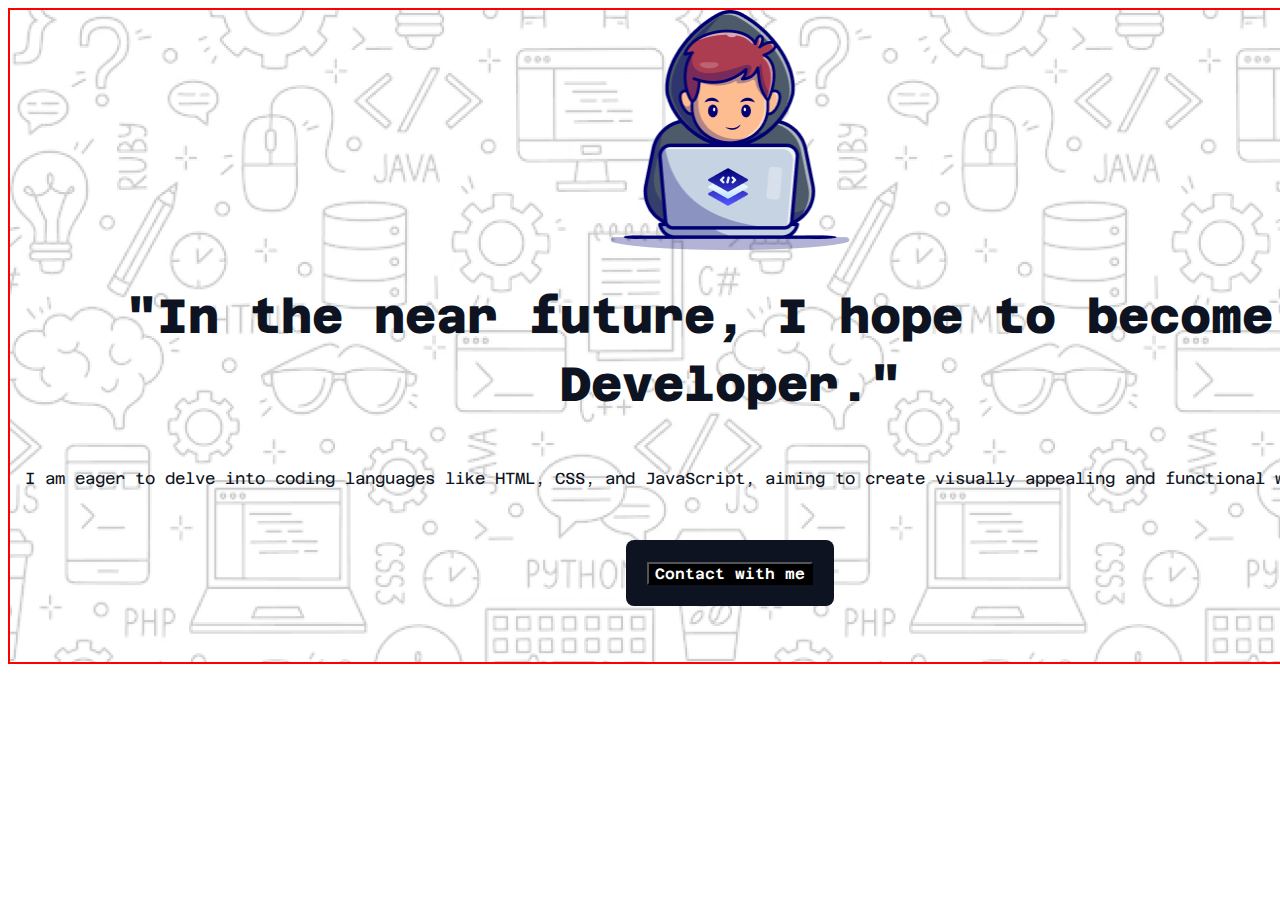
==== index.html @ 20305174 "added a banner section" ====
<!DOCTYPE html>
<html lang="en">
<head>
    <meta charset="UTF-8">
    <meta name="viewport" content="width=device-width, initial-scale=1.0">
    <link rel="preconnect" href="https://fonts.googleapis.com">
<link rel="preconnect" href="https://fonts.gstatic.com" crossorigin>
<link href="https://fonts.googleapis.com/css2?family=Azeret+Mono:ital,wght@0,100..900;1,100..900&display=swap" rel="stylesheet">
    <link rel="stylesheet" href="style/style.css">
    <title>Assignment-1</title>
</head>
<body>
    <!-- banner section  start -->
    <header class="header">
        <section class="banner-section">
            <div class="banner-items">
                <img src="assets/Group.png" alt="reading image">
                <h1>"In the near future, I hope to become a Developer."</h1>
                <p>I am eager to delve into coding languages like HTML, CSS, and JavaScript, aiming to create visually appealing and functional web experiences.

                </p>
                <div class="primary-btn">
                    <button class="primary-btn-text">Contact with me</button>
                </div>
            </div>

        </section>

    </header>
    <!-- banner section end -->


    <main>


    </main>

    <footer>


    </footer>
</body>
</html>
---- style/style.css ----
/* @import url('https://fonts.googleapis.com/css2?family=Azeret+Mono:ital,wght@0,100..900;1,100..900&display=swap'); */

.body{
    font-family: "Azeret Mono", monospace;
}

/* banner-section style */

.banner-section{
  width: 1440px;
height: 652px;
border: 2px solid red;
background-image: url(../assets/Hero-bg.png);
font-family: "Azeret Mono", monospace;

}
.banner-items{
    display: flex;
flex-direction: column;
align-items: center;
justify-content: center;
}
.banner-items img{
    width: 240.28px;
height: 240px;

}
.banner-items h1{
    color: rgb(13, 19, 33);
font-family: Azeret Mono;
font-size: 48px;
font-weight: 800;
line-height: 68px;
letter-spacing: 0%;
text-align: center;

}
.banner-items p{
    color: rgb(13, 19, 33);
font-family: Azeret Mono;
font-size: 16px;
font-weight: 400;
line-height: 26px;
letter-spacing: 0%;
text-align: center;

}
.banner-items div{
    width: 208px;
height: 66px;

}
.primary-btn{
    width: 208px;
height: 66px;
margin: 32px 0px;
border-radius: 8px;
background: rgb(13, 19, 33);
display: flex;
flex-direction: row;
justify-content: center;
align-items: center;

}
.primary-btn-text{
    color: rgb(255, 255, 255);
font-family: Azeret Mono;
font-size: 15px;
font-weight: 600;
background-color: black;
text-align: center;
}
/* banner-section done */
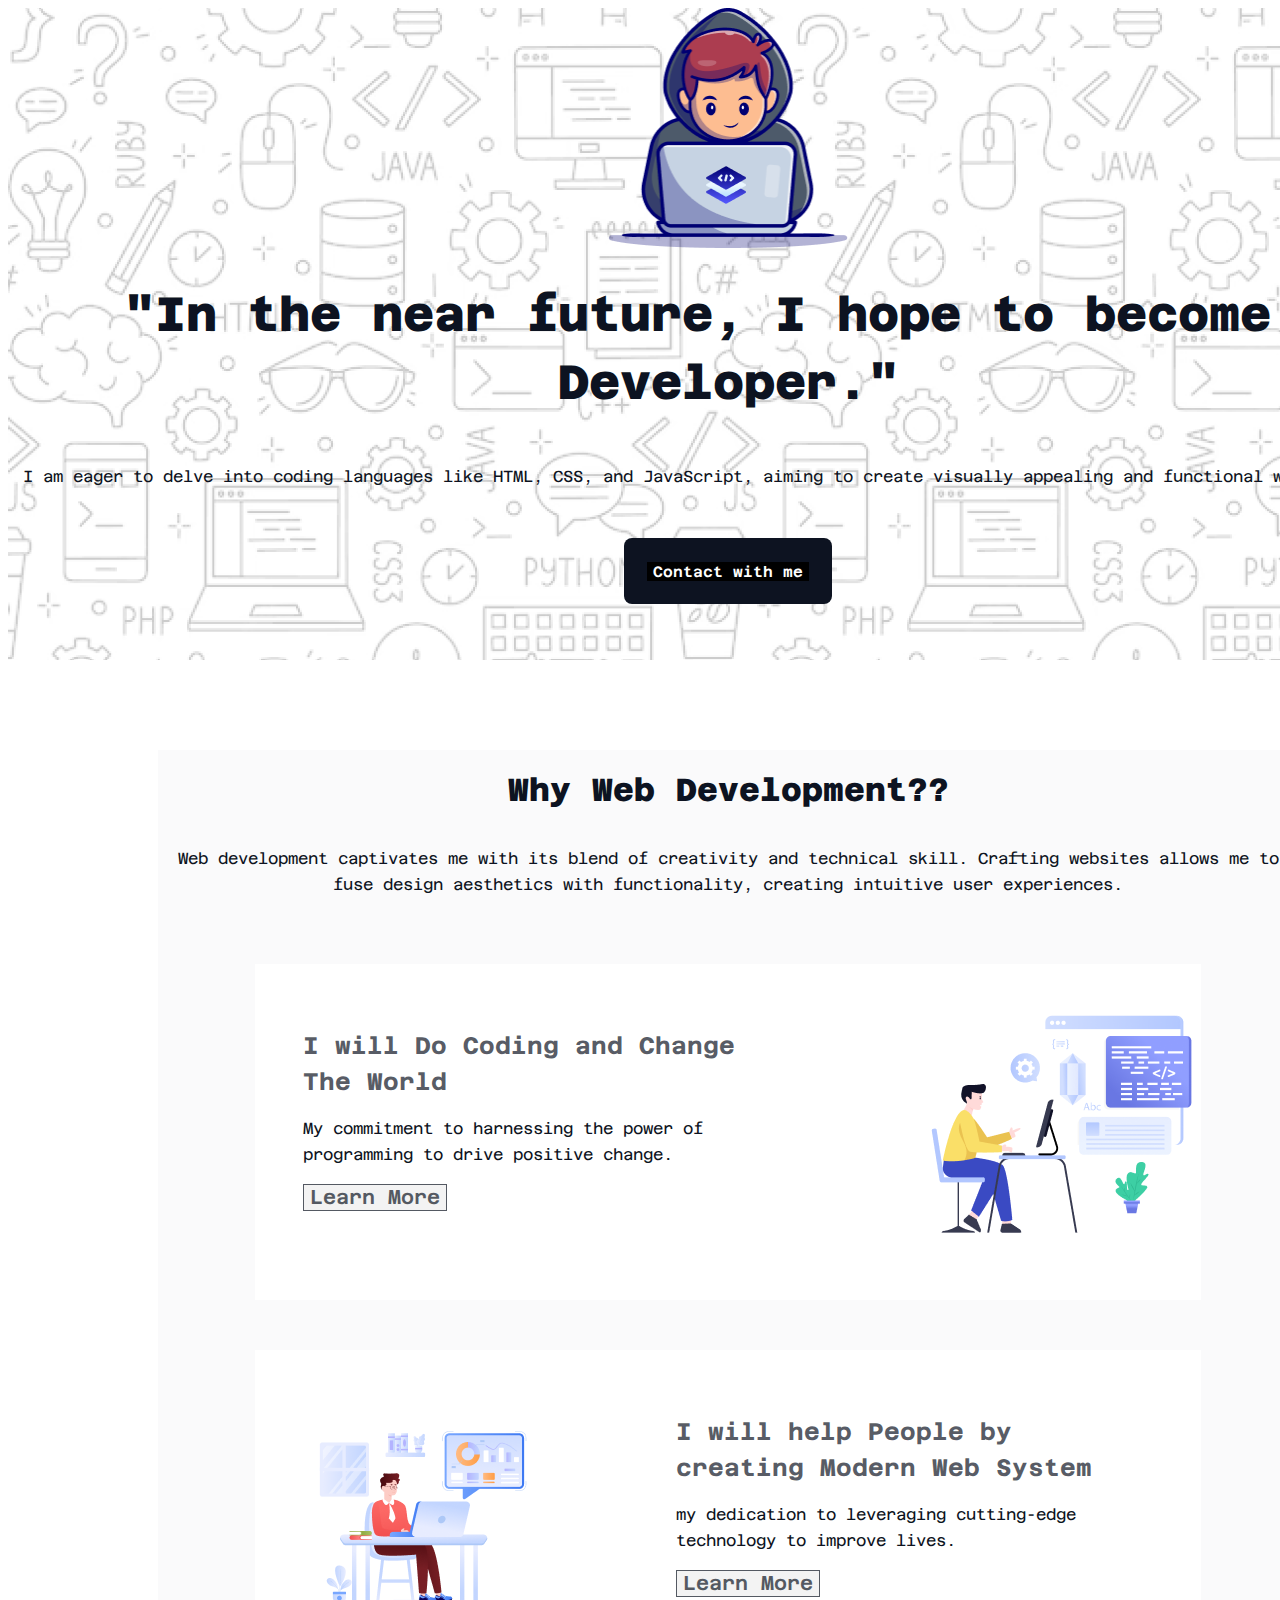
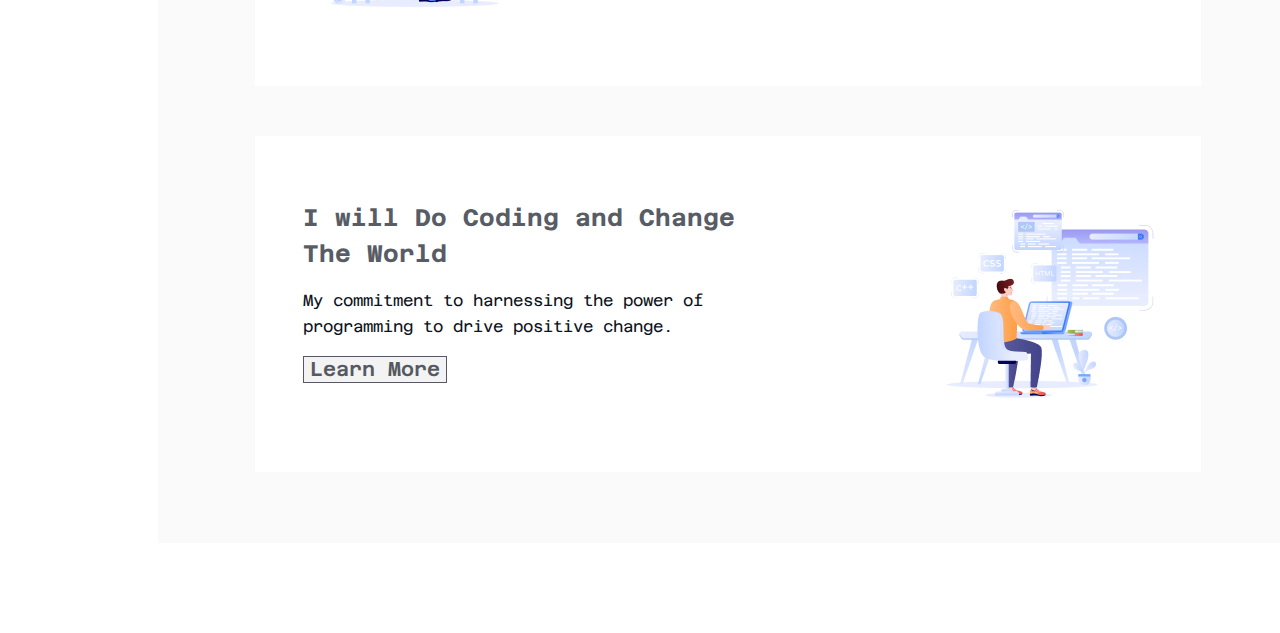
==== commit c6d5b277: "added a main first section" ====
--- a/index.html
+++ b/index.html
@@ -31,6 +31,60 @@
 
 
     <main>
+        <!-- first section start -->
+         <section class="first-section">
+            <h1>Why Web Development??</h1>
+            <p>Web development captivates me with its blend of creativity and technical skill. Crafting websites allows me to fuse design aesthetics with functionality, creating intuitive user experiences.</p>
+            <!-- 1st sector -->
+            <div class="first-section-1st-sector">
+                <div class="first-section-textsector">
+                    <h1>I will Do Coding and Change The World</h1>
+                    <p> My commitment to harnessing the power of programming to drive positive change.  </p>
+                    <button class="first-btn">Learn More</button>
+                </div>
+                <div class="first-section-imgsector">
+                    <img src="assets/Layer_1.png" alt="">
+                </div>
+
+            </div>
+            <!-- 1st sector end -->
+             <!-- 2nd sector  -->
+
+            <div class="first-section-2nd-sector">
+                <div class="first-section-imgsector">
+                    <img src="assets/Group 3.png" alt="">
+
+                </div>
+                <div class="first-section-textsector">
+                    <h1>I will help People by creating Modern Web System</h1>
+                    <p>my dedication to leveraging cutting-edge technology to improve lives. </p>
+                    <div><button class="first-btn">
+                        Learn More
+                    </button></div>
+
+                </div>
+
+            </div>
+            <!-- 2ns sector end -->
+             <!-- 3rd sector start -->
+             <div class="first-section-3r-sector">
+                <div class="first-section-textsector">
+                    <h1>I will Do Coding and Change The World</h1>
+                    <p>My commitment to harnessing the power of programming to drive positive change.</p>
+                    <button class="first-btn">Learn More</button>
+                </div>
+                <div class="first-section-imgsector">
+                    <img src="assets/Group 4.png" alt="">
+                </div>
+
+             </div>
+
+
+              <!-- 3r sector end -->
+            
+         </section>
+
+        <!-- first section end -->
 
 
     </main>
--- a/style/style.css
+++ b/style/style.css
@@ -9,7 +9,6 @@
 .banner-section{
   width: 1440px;
 height: 652px;
-border: 2px solid red;
 background-image: url(../assets/Hero-bg.png);
 font-family: "Azeret Mono", monospace;
 
@@ -69,8 +68,129 @@
 font-weight: 600;
 background-color: black;
 text-align: center;
+border: 0;
 }
 /* banner-section done */
 
+/* first section start */
+.first-section{
+    width: 1140px;
+height: 1393px;
+margin:90px 150px;
+display: flex;
+flex-direction: column;
+align-items: center;
+background: rgba(13, 19, 33, 0.02);
+}
+.first-section h1{color: rgb(13, 19, 33);
+    font-family: Azeret Mono;
+    font-size: 32px;
+    font-weight: 800;
+    line-height: 37px;
+    letter-spacing: 0%;
+    text-align: center;
+
+}
+.first-section p{
+    color: rgb(13, 19, 33);
+font-family: Azeret Mono;
+font-size: 16px;
+font-weight: 400;
+line-height: 26px;
+letter-spacing: 0%;
+text-align: center;
 
 
+}
+/* first sector */
+.first-section-1st-sector{
+    width: 850px;
+height: 240px;
+margin: o auto;
+margin-top: 50px;
+padding: 48px;
+background-color:white;
+display: flex;
+flex-direction: row;
+justify-content: space-between;
+
+}
+.first-section-textsector{
+    width: 477px;
+height: 219px;
+/* background-color: (270.00deg, rgb(255, 255, 255),rgba(255, 255, 255, 0) 100%); */
+
+;
+}
+.first-section-textsector h1{
+    
+    color: rgba(13, 19, 33, 0.7);
+font-family: Azeret Mono;
+font-size: 24px;
+font-weight: 700;
+line-height: 36px;
+letter-spacing: 0%;
+text-align: left;
+}
+.first-section-textsector p{
+    color: rgb(13, 19, 33);
+font-family: Azeret Mono;
+font-size: 16px;
+font-weight: 400;
+line-height: 26px;
+letter-spacing: 0%;
+text-align: left;
+
+}
+.first-section-textsector button{
+    box-sizing: border-box;
+border: 1px solid rgb(13, 19, 33);
+opacity: 0.7;
+
+}
+.first-btn{
+    color: rgb(13, 19, 33);
+font-family: Azeret Mono;
+font-size: 20px;
+font-weight: 600;
+line-height: 23px;
+letter-spacing: 0%;
+text-align: center;
+}
+.first-section-imgsector{
+    width: 223.2px;
+height: 208.85px;
+}
+/* first sector end */
+/* secound sector */
+.first-section-2nd-sector{
+    width: 850px;
+height: 240px;
+margin: o auto;
+margin-top: 50px;
+padding: 48px;
+background-color:white;
+display: flex;
+flex-direction: row;
+justify-content: space-between;
+
+}
+/* 3rd sector start */
+
+.first-section-3r-sector{
+    width: 850px;
+height: 240px;
+margin: o auto;
+margin-top: 50px;
+padding: 48px;
+background-color:white;
+display: flex;
+flex-direction: row;
+justify-content: space-between;
+
+}
+/* first section done  */
+
+
+
+
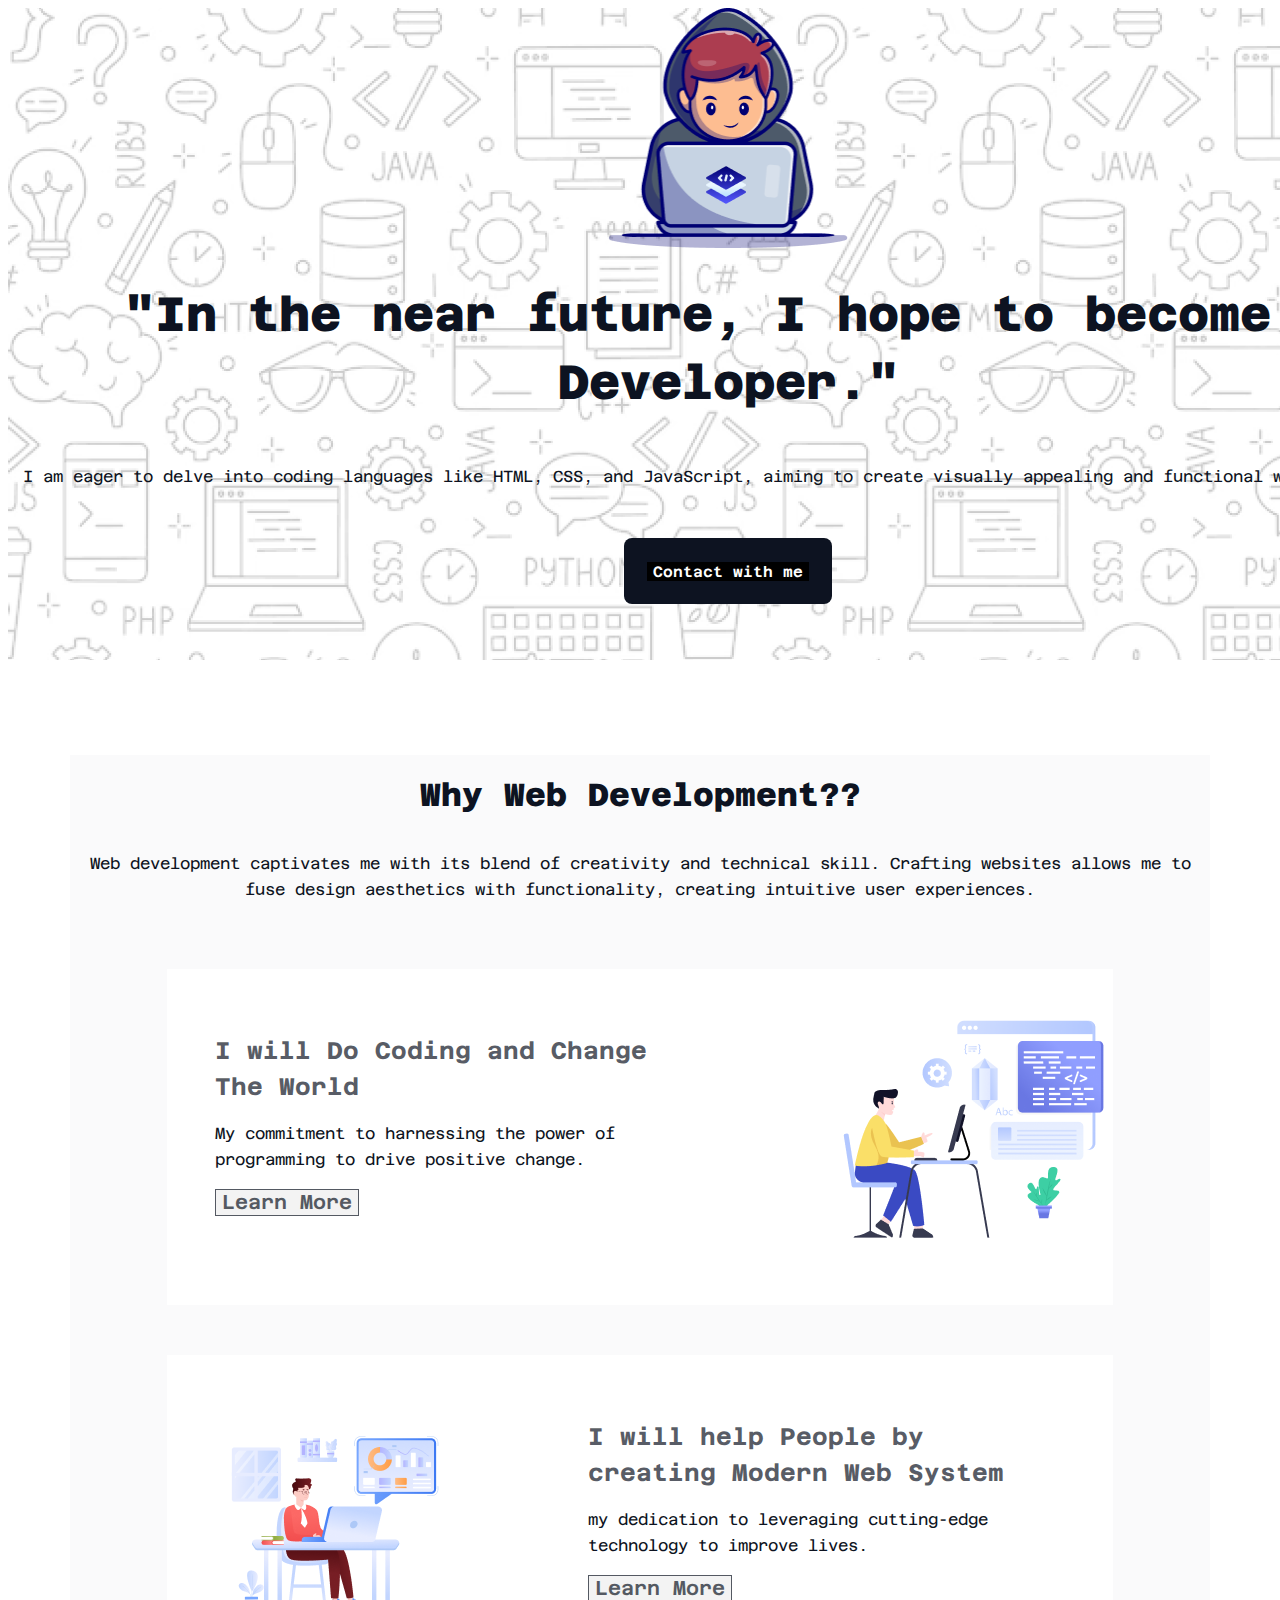
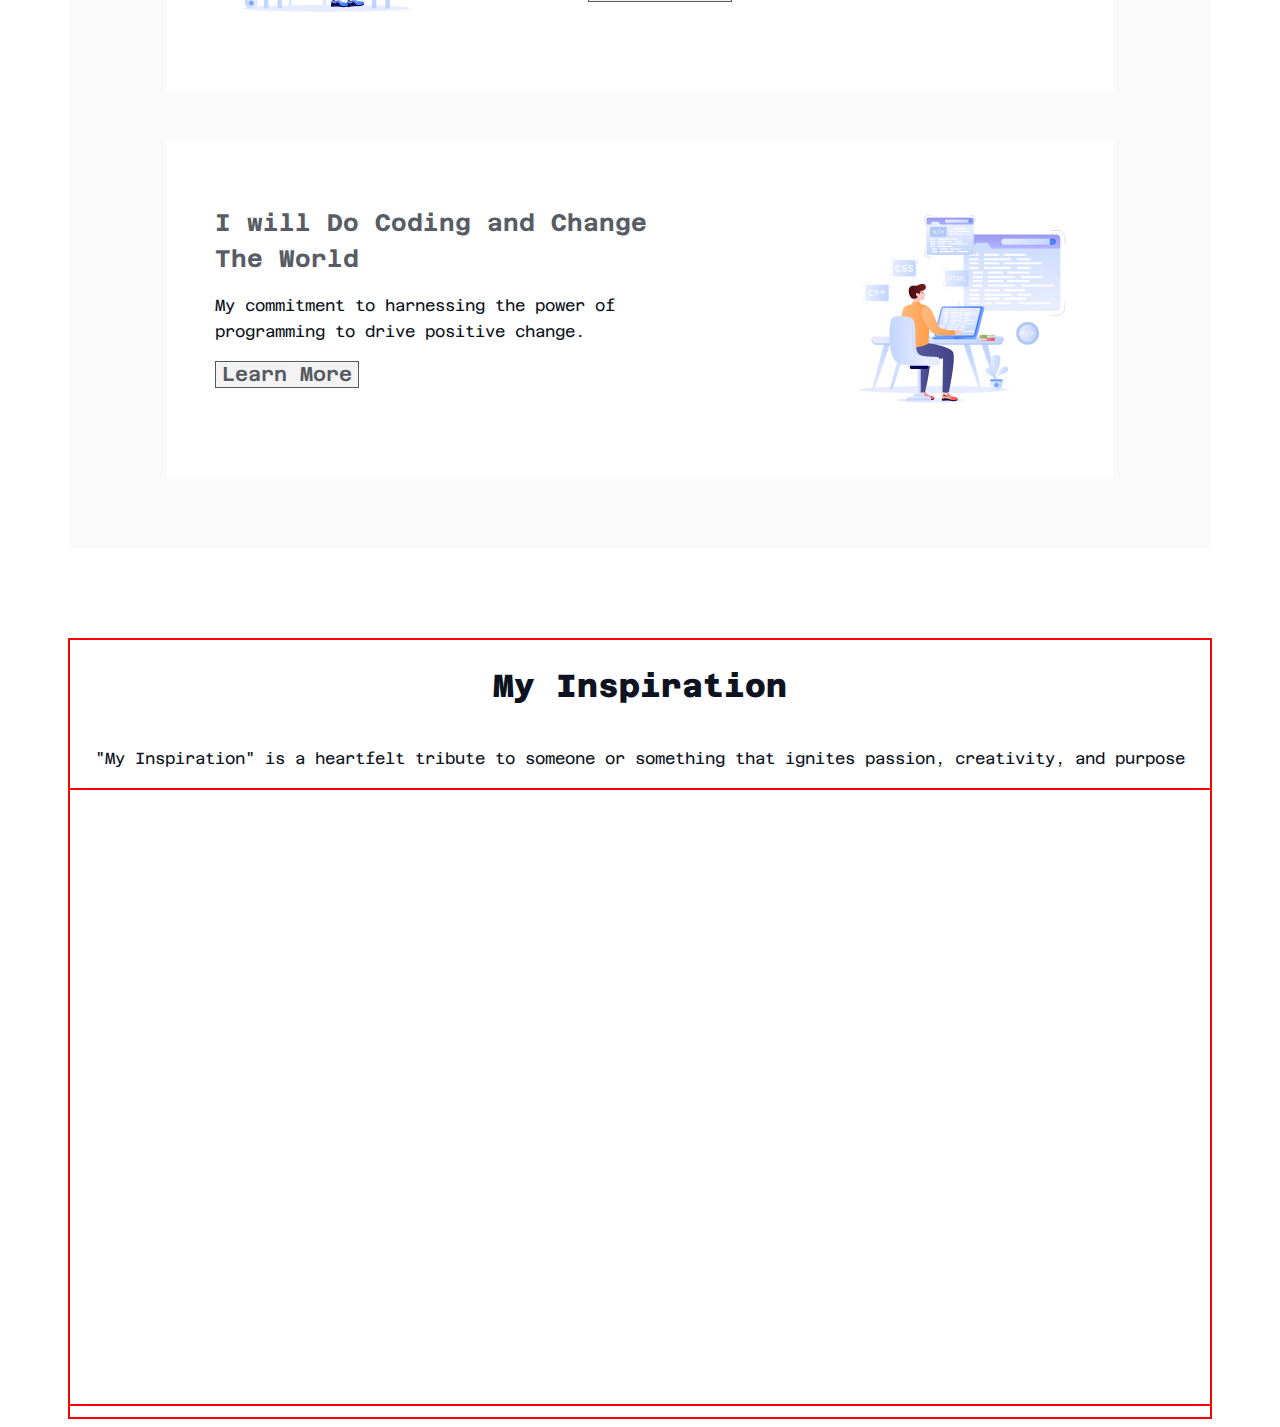
==== commit 79998dc4: "added video section" ====
--- a/index.html
+++ b/index.html
@@ -86,6 +86,21 @@
 
         <!-- first section end -->
 
+        <!-- video section start -->
+         <section class="secound-section">
+            <h2>My Inspiration</h2>
+            <p>"My Inspiration" is a heartfelt tribute to someone or something that ignites passion, creativity, and purpose</p>
+            
+                <iframe class="video" width="560" height="315" src="https://www.youtube.com/embed/DGHn2uOAVCE?si=PzmWMF7exSmJxMkD" title="YouTube video player" frameborder="0" allow="accelerometer; autoplay; clipboard-write; encrypted-media; gyroscope; picture-in-picture; web-share" referrerpolicy="strict-origin-when-cross-origin" allowfullscreen></iframe>
+            
+
+
+
+
+         </section>
+
+        <!-- video section end -->
+
 
     </main>
 
--- a/style/style.css
+++ b/style/style.css
@@ -11,6 +11,7 @@
 height: 652px;
 background-image: url(../assets/Hero-bg.png);
 font-family: "Azeret Mono", monospace;
+margin: 0 auto;
 
 }
 .banner-items{
@@ -81,6 +82,8 @@
 flex-direction: column;
 align-items: center;
 background: rgba(13, 19, 33, 0.02);
+margin: 0 auto;
+margin-top: 95px;
 }
 .first-section h1{color: rgb(13, 19, 33);
     font-family: Azeret Mono;
@@ -193,4 +196,41 @@
 
 
 
-
+/* video section start */
+
+.secound-section{
+    width: 1140px;
+height: 777px;
+border: 2px solid red;
+margin: 0 auto;
+margin-top: 90px;
+display: flex;
+flex-direction: column;
+align-items: center;
+
+}
+.secound-section h2{color: rgb(13, 19, 33);
+    font-family: Azeret Mono;
+    font-size: 32px;
+    font-weight: 800;
+    line-height: 37px;
+    letter-spacing: 0%;
+    text-align: center;
+
+}
+.secound-section p{
+    color: rgb(13, 19, 33);
+font-family: Azeret Mono;
+font-size: 16px;
+font-weight: 400;
+line-height: 26px;
+letter-spacing: 0%;
+text-align: center;
+
+}
+.video{
+    width: 1140px;
+height: 614px;
+border: 2px solid red;
+}
+/* video section end */
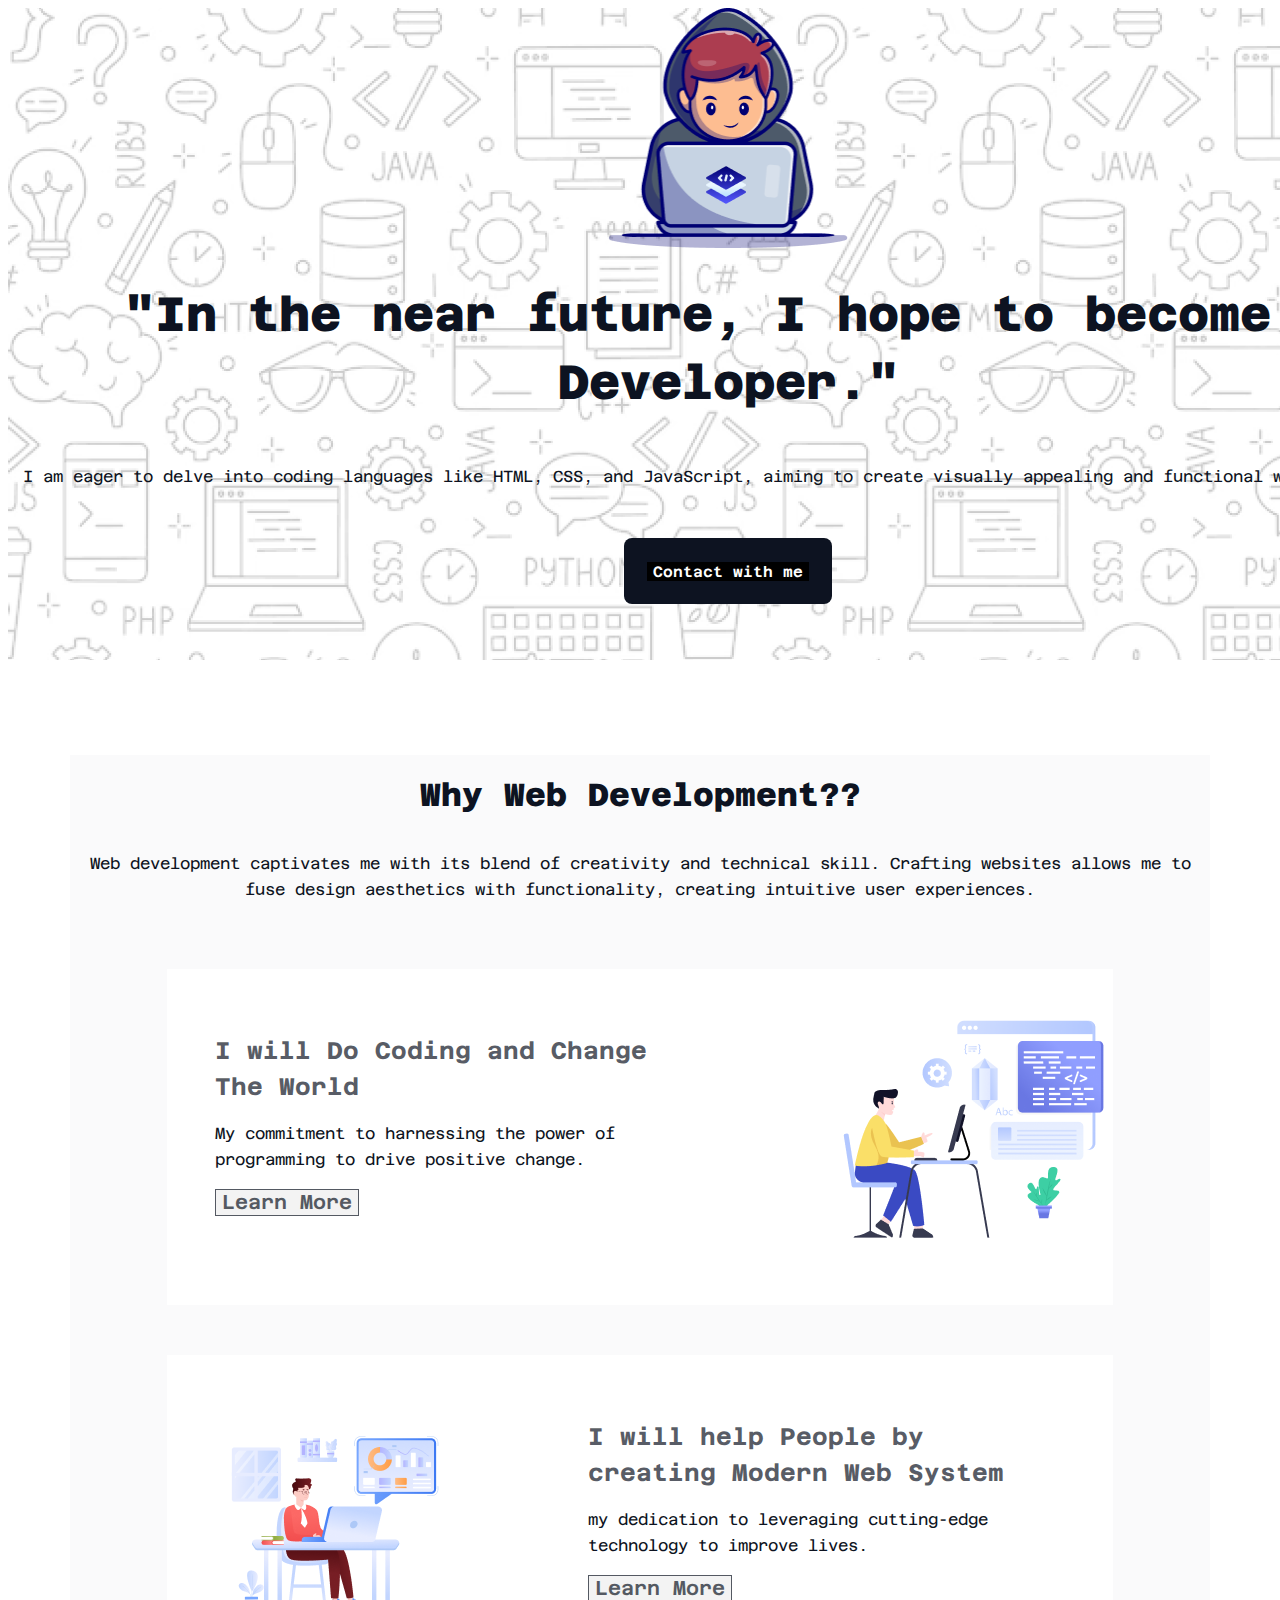
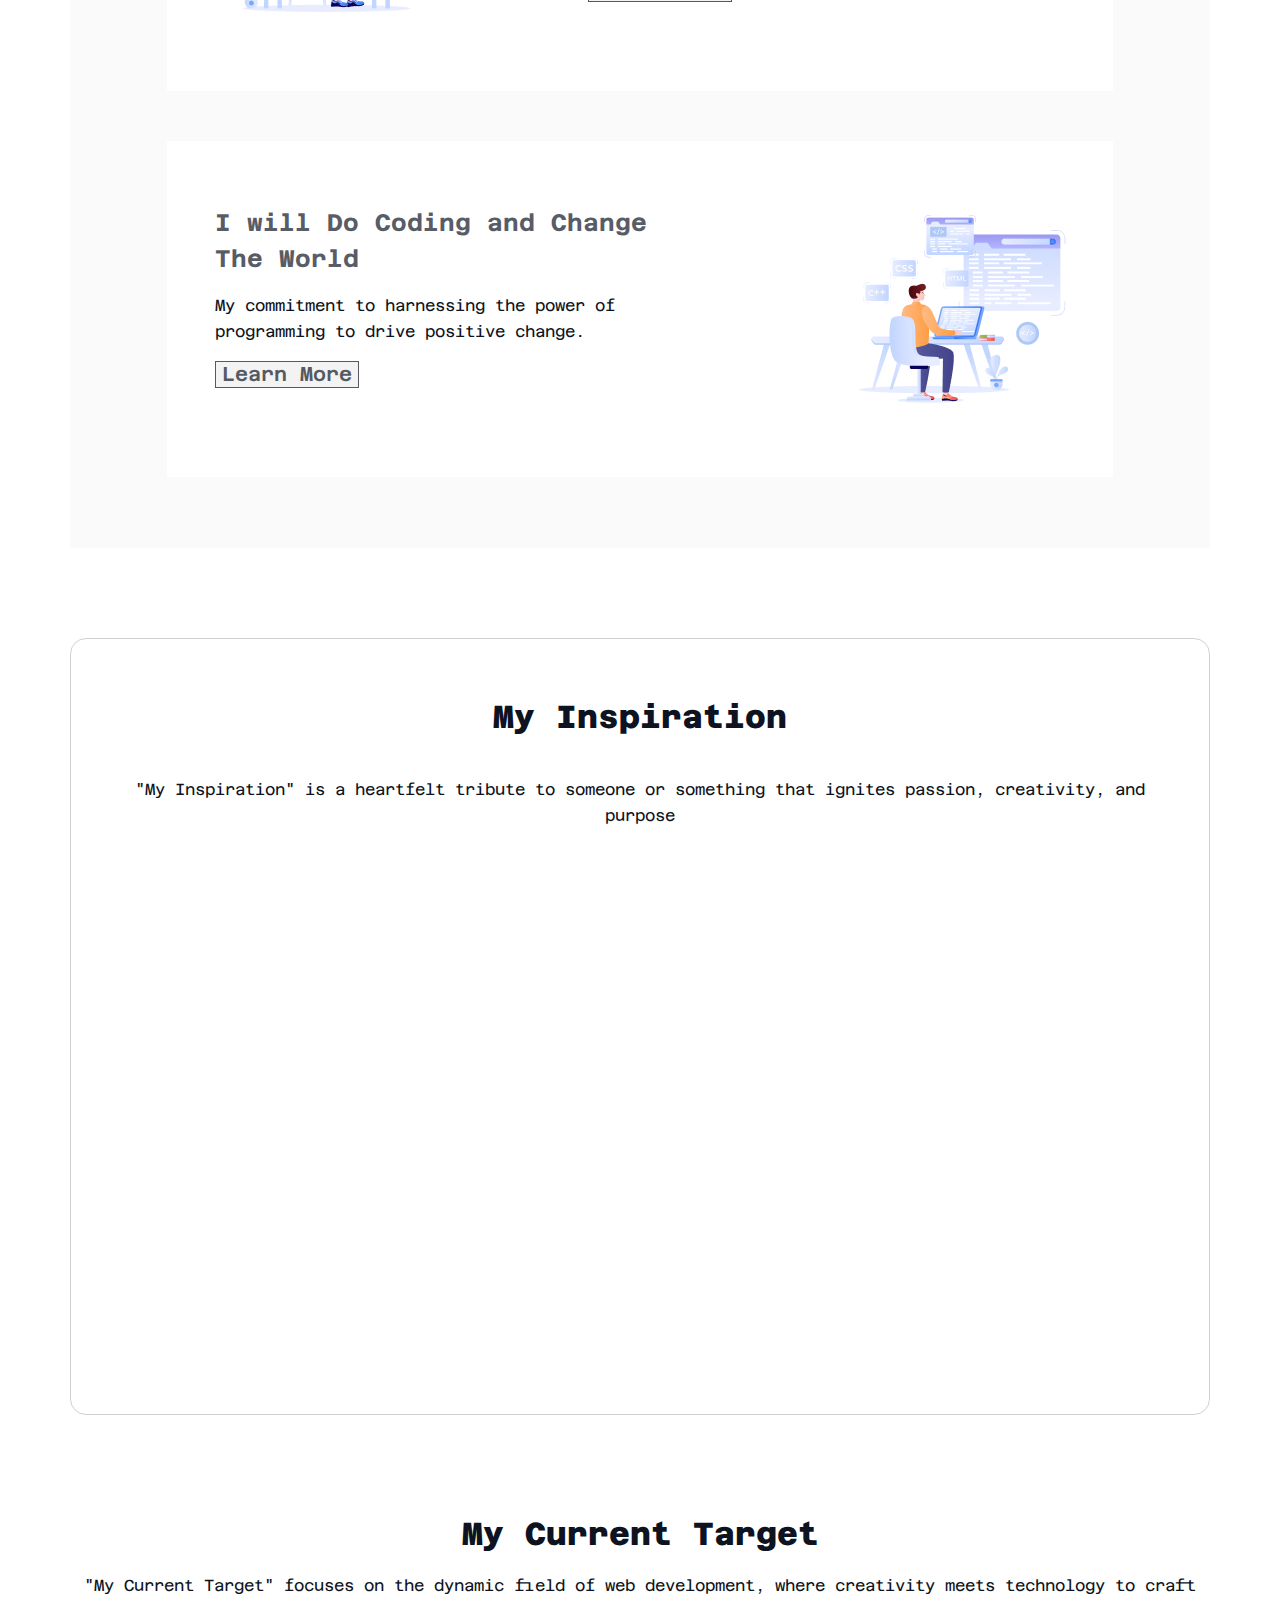
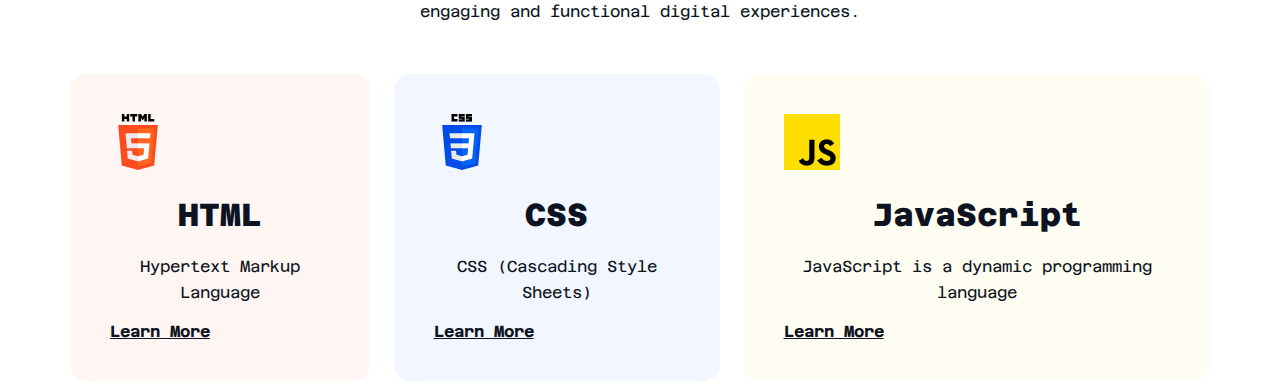
==== commit d552f73f: "added a target section" ====
--- a/index.html
+++ b/index.html
@@ -100,7 +100,40 @@
          </section>
 
         <!-- video section end -->
+         
+        <!-- target section start -->
+         <section class="target">
+            <h1>My Current Target</h1>
+            <p>"My Current Target" focuses on the dynamic field of web development, where creativity meets technology to craft engaging and functional digital experiences.</p>
+            <div class="target-items" >
+                 <div class="target-item-1">
+                    <img src="assets/html.png" alt="">
+                    <h1 class="target-h1">HTML</h1>
+                    <p class="target-p"> Hypertext Markup Language</p>
+                    <a class="target-a" href="">Learn More</a>
+                 </div>
+            <div class="target-item-2">
+                <img src="assets/css.png" alt="">
+                <h1 class="target-h1">CSS</h1>
+                <p class="target-p">CSS (Cascading Style Sheets) </p>
+                <a class="target-a" href="">Learn More</a>
+            </div>
+            <div class="target-item-3">
+                <img src="assets/js.png" alt="">
+                <h1 class="target-h1">JavaScript</h1>
+                <p class="target-p">JavaScript is a dynamic programming language </p>
+                <a class="target-a" href="">Learn More</a>
+                
+            </div>
+            </div>
+           
 
+         </section>
+
+
+         <!-- target saction end -->
+
+         <!-- support -->
 
     </main>
 
--- a/style/style.css
+++ b/style/style.css
@@ -201,12 +201,15 @@
 .secound-section{
     width: 1140px;
 height: 777px;
-border: 2px solid red;
 margin: 0 auto;
 margin-top: 90px;
 display: flex;
 flex-direction: column;
 align-items: center;
+box-sizing: border-box;
+border: 1px solid rgba(13, 19, 33, 0.2);
+border-radius: 16px;
+padding: 32px;
 
 }
 .secound-section h2{color: rgb(13, 19, 33);
@@ -231,6 +234,90 @@
 .video{
     width: 1140px;
 height: 614px;
-border: 2px solid red;
 }
 /* video section end */
+/* target section start */
+.target{
+    width: 1140px;
+height: 463px;
+margin: 0 auto;
+margin-top: 100px;
+
+}
+
+.target-items{
+    display: flex;
+    flex-direction: row;
+    justify-content: space-around;
+    margin-top: 49px;
+    gap: 24px;
+}
+.target h1{
+    color: rgb(13, 19, 33);
+font-family: Azeret Mono;
+font-size: 32px;
+font-weight: 800;
+line-height: 37px;
+letter-spacing: 0%;
+text-align: center;
+
+}
+.target p{
+    color: rgb(13, 19, 33);
+font-family: Azeret Mono;
+font-size: 16px;
+font-weight: 400;
+line-height: 26px;
+letter-spacing: 0%;
+text-align: center;
+
+
+}
+
+
+.target-h1{color: rgb(13, 19, 33);
+    font-family: Azeret Mono;
+    font-size: 24px;
+    font-weight: 800;
+    line-height: 36px;
+    letter-spacing: 0%;
+    text-align: left;
+
+}
+.target-p{
+    color: rgb(13, 19, 33);
+font-family: Azeret Mono;
+font-size: 16px;
+font-weight: 400;
+line-height: 26px;
+letter-spacing: 0%;
+text-align: left;
+
+}
+.target-a{
+    color: rgb(13, 19, 33);
+font-family: Azeret Mono;
+font-size: 16px;
+font-weight: 700;
+line-height: 19px;
+letter-spacing: 0%;
+text-align: left;
+text-decoration-line: underline;
+
+}
+.target-item-1{
+    border-radius: 16px;
+background: rgba(255, 76, 30, 0.05);
+padding: 40px;
+}
+.target-item-2{
+    border-radius: 16px;
+background: rgba(0, 76, 232, 0.05);
+padding: 40px;
+}
+.target-item-3{
+    border-radius: 16px;
+background: rgba(255, 223, 0, 0.05);
+padding: 40px;
+}
+/* target section done  */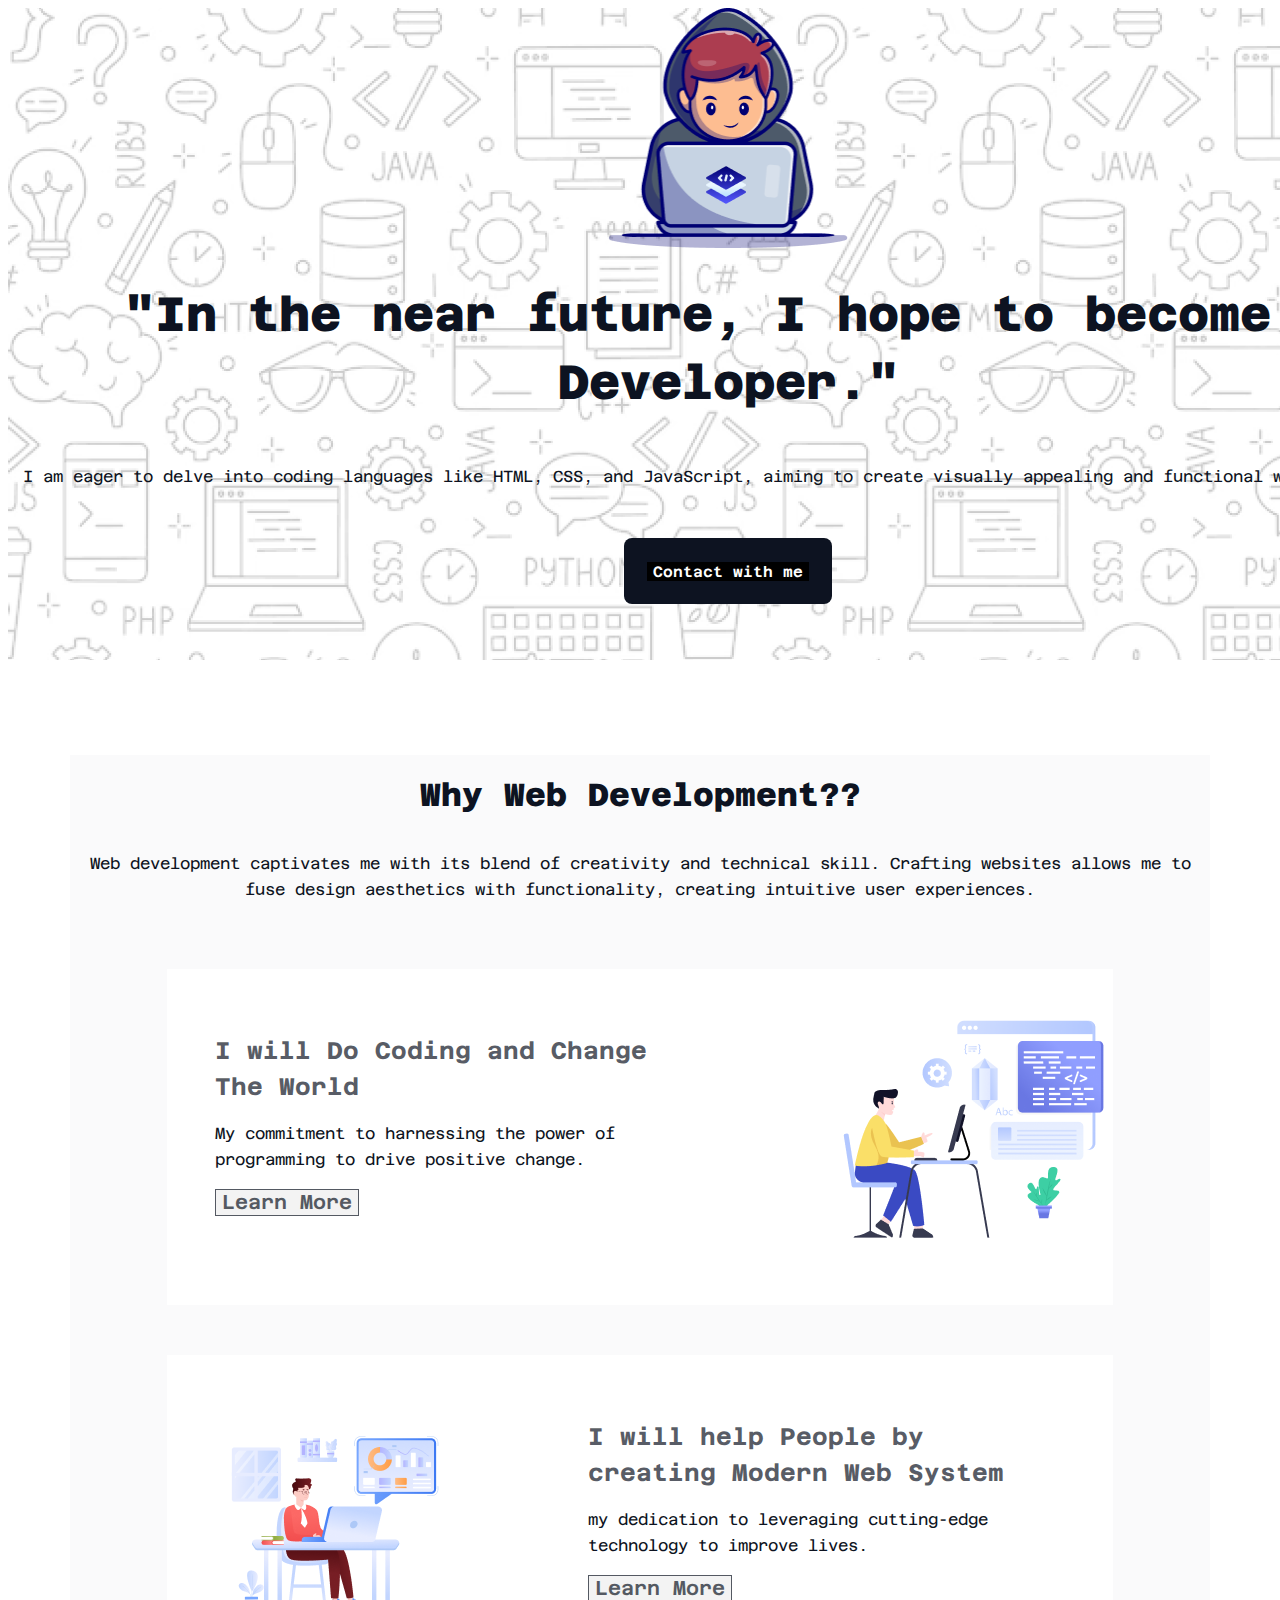
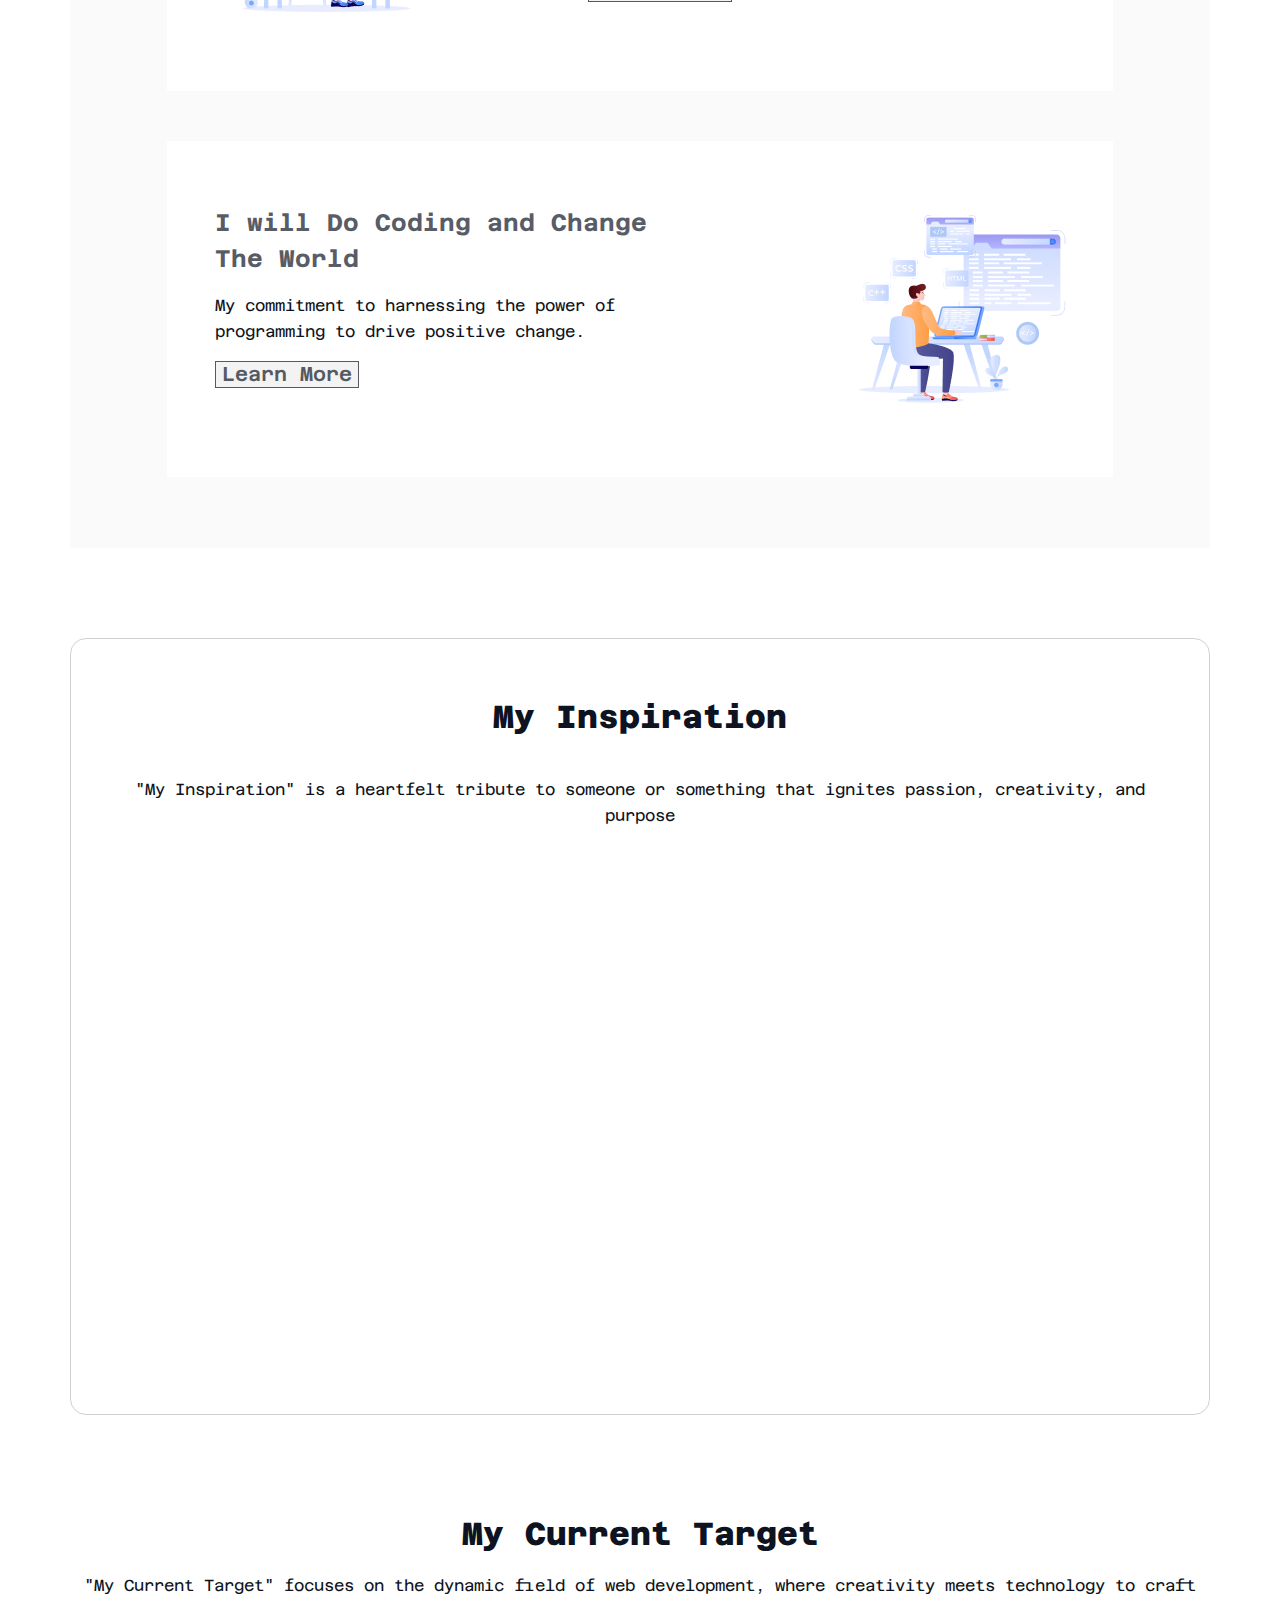
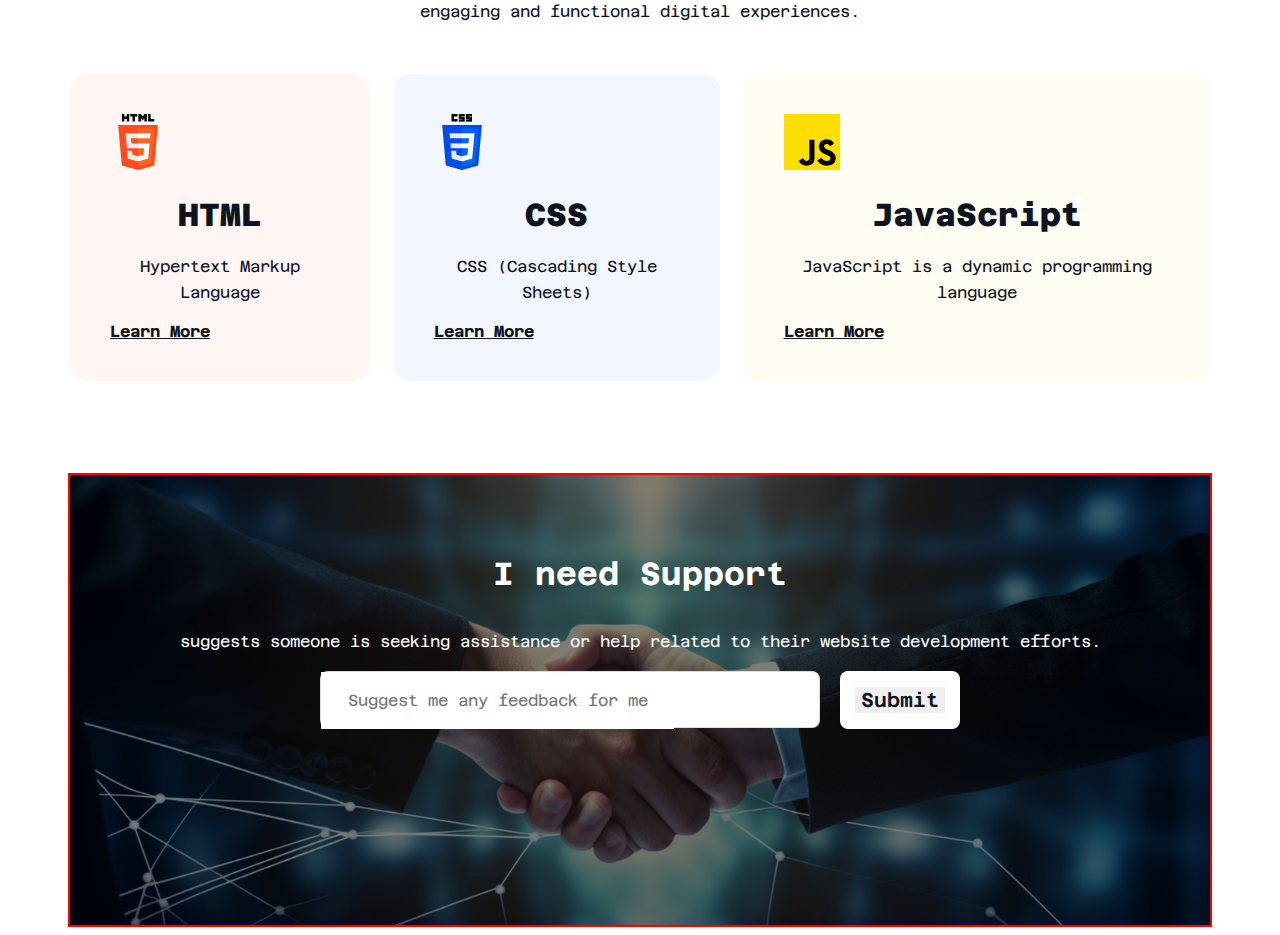
==== commit 86081a45: "added a main section" ====
--- a/index.html
+++ b/index.html
@@ -133,11 +133,31 @@
 
          <!-- target saction end -->
 
-         <!-- support -->
+         <!-- support section start -->
+          <section class="support">
+            <div class="support-item">
+              <h1>  I need Support</h1>
+              <p>suggests someone is seeking assistance or help related to their website development efforts.</p>
+
+                <div class="submit-btn"><div class="submit-btn-1"><input type="text" name="" id="" placeholder="Suggest me any feedback for me">
+           </div>
+           <div class="submit-btn-2"><input type="submit"></div></div>
+
+               
+         
+            
+           </div>
+            
+
+
+          </section>
+
+         <!-- support section end -->
 
     </main>
 
-    <footer>
+    <footer >
+        
 
 
     </footer>
--- a/style/style.css
+++ b/style/style.css
@@ -320,4 +320,110 @@
 background: rgba(255, 223, 0, 0.05);
 padding: 40px;
 }
-/* target section done  */+/* target section done  */
+/* support section start */
+.support{
+    width: 1140px;
+height: 450px;
+border: 2px solid red;
+margin: 0 auto;
+margin-top: 95px;
+background-color: rgba(0,0,0,0.5);
+background-image:url(../handshake.jpg);
+background-position: center;
+background-repeat: no-repeat;
+background-size: cover;
+background-blend-mode: overlay;
+
+
+
+
+}
+.support-item{
+    width: 1044px;
+height: 186px;
+    display:flex;
+    flex-direction: column;
+    align-items: center;
+    justify-content: center;
+    padding: 64px 48px 64px 48px;
+}
+.support-item h1{
+    color: rgb(255, 255, 255);
+font-family: Azeret Mono;
+font-size: 32px;
+font-weight: 700;
+line-height: 36px;
+letter-spacing: 0%;
+text-align: center;
+}
+
+
+.support-item p{
+    color: rgb(255, 255, 255);
+font-family: Azeret Mono;
+font-size: 16px;
+font-weight: 400;
+line-height: 26px;
+letter-spacing: 0%;
+text-align: center;
+
+
+}
+.submit-btn{
+    display: flex;
+    flex-direction: row;
+    gap: 20px;
+}
+    
+
+
+.submit-btn-1{
+    
+box-sizing: border-box;
+border: 1px solid rgba(13, 19, 33, 0.15);
+border-radius: 8px;
+background: rgb(255, 255, 255);
+
+width: 500px;
+height: 57px;
+
+}
+.submit-btn-1 input{
+    color: rgba(13, 19, 33, 0.4);
+font-family: Azeret Mono;
+font-size: 16px;
+font-weight: 400;
+line-height: 19px;
+letter-spacing: 0%;
+text-align: center;
+width: 313px;
+height: 19px;
+padding: 19px 20px 19px 20px;
+border: none;
+}
+
+.submit-btn-2{
+    width: 120px;
+height: 58px;
+display: flex;
+flex-direction: row;
+justify-content: center;
+align-items: center;
+border-radius: 8px;
+background: rgb(255, 255, 255);
+border: 0;
+}
+.submit-btn-2 input{
+    color: rgb(13, 19, 33);
+font-family: Azeret Mono;
+font-size: 20px;
+font-weight: 600;
+text-align: center;
+display: flex;
+justify-content: center;
+align-items: center;
+margin: 20px auto;
+border: none;
+}
+/* main section done */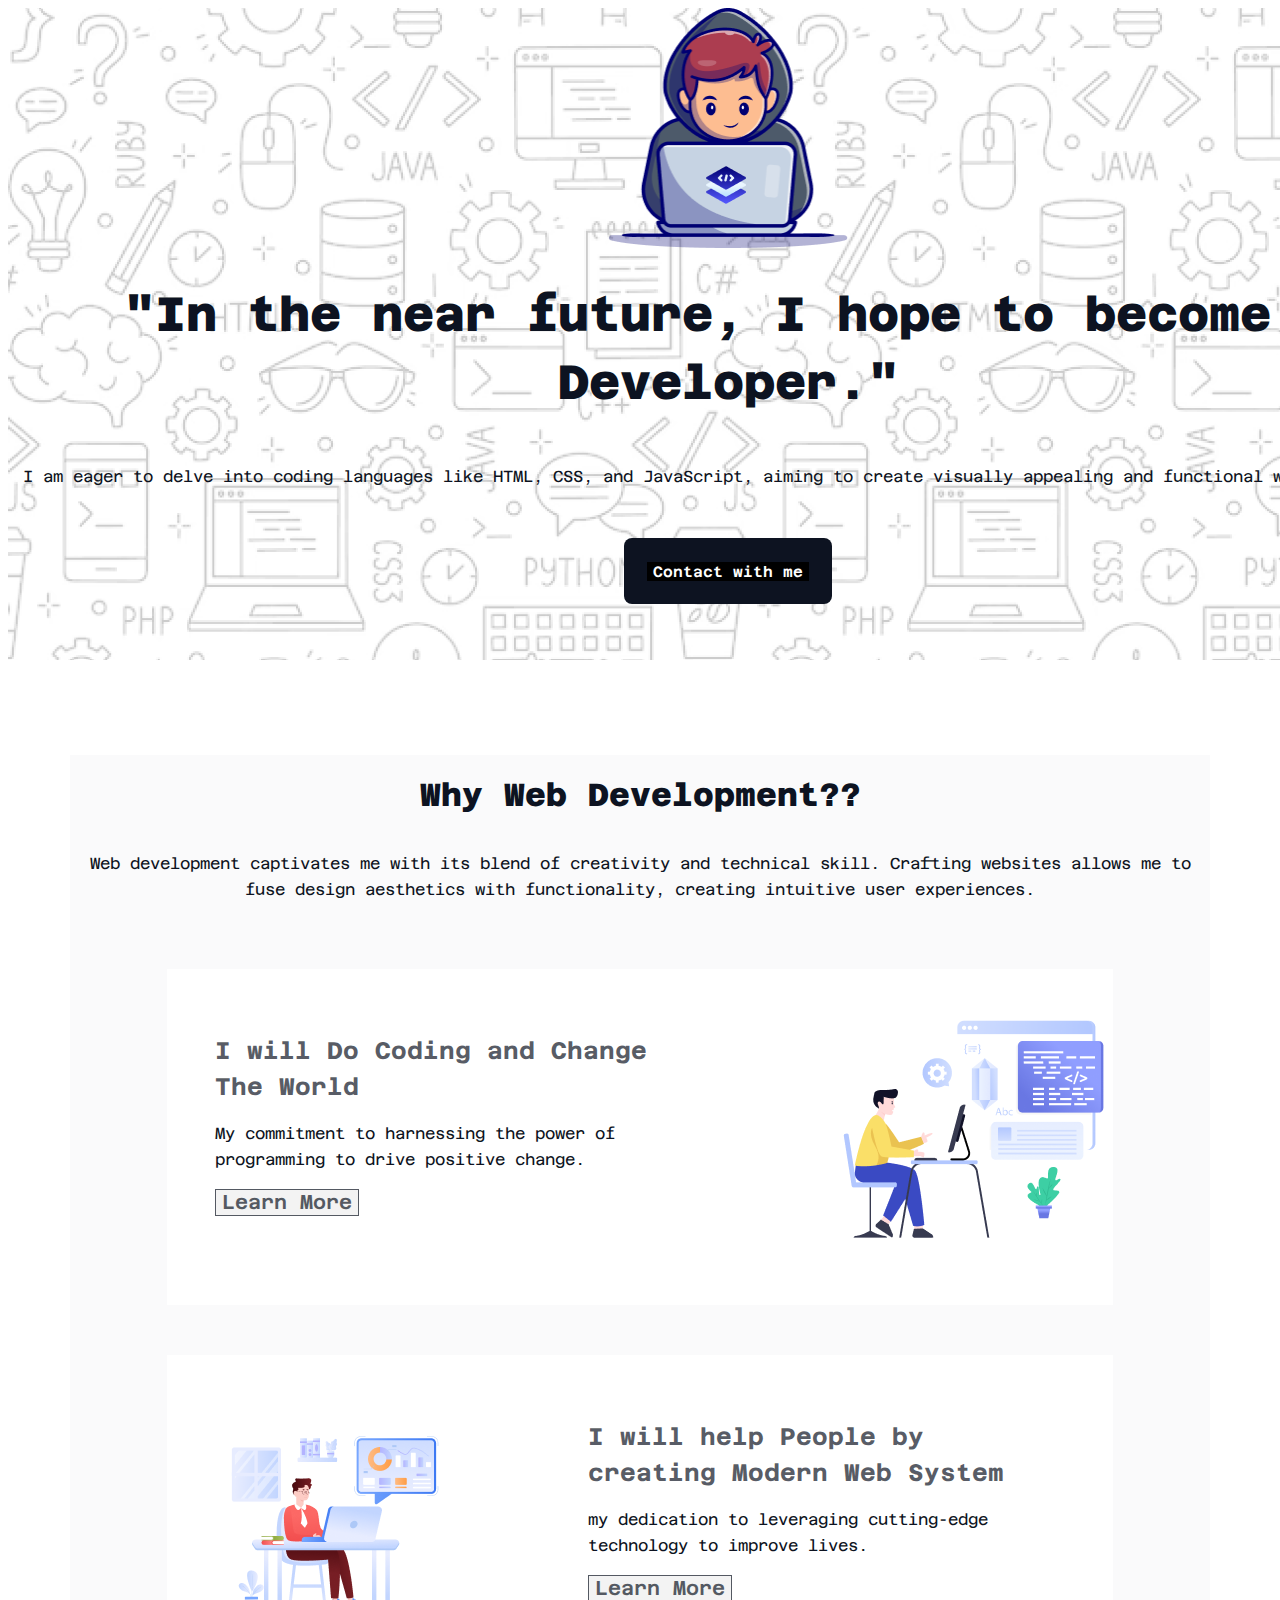
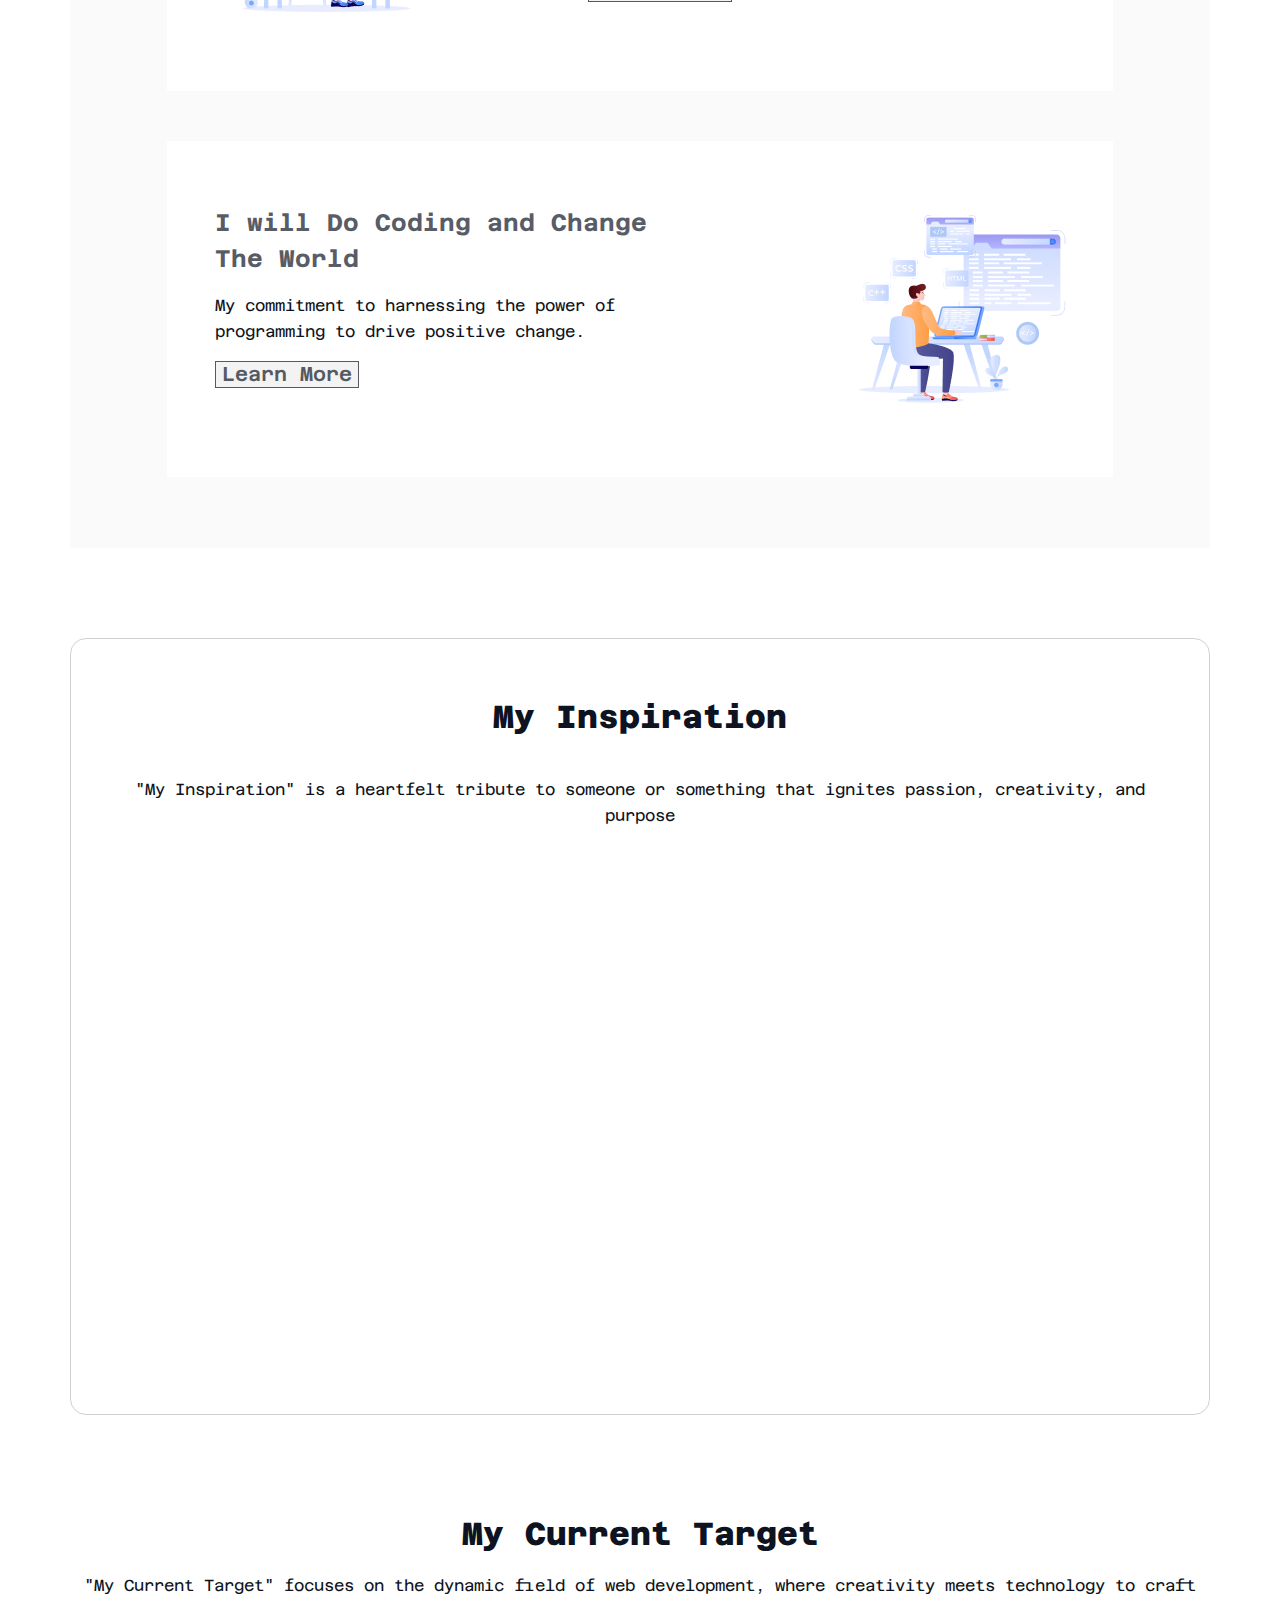
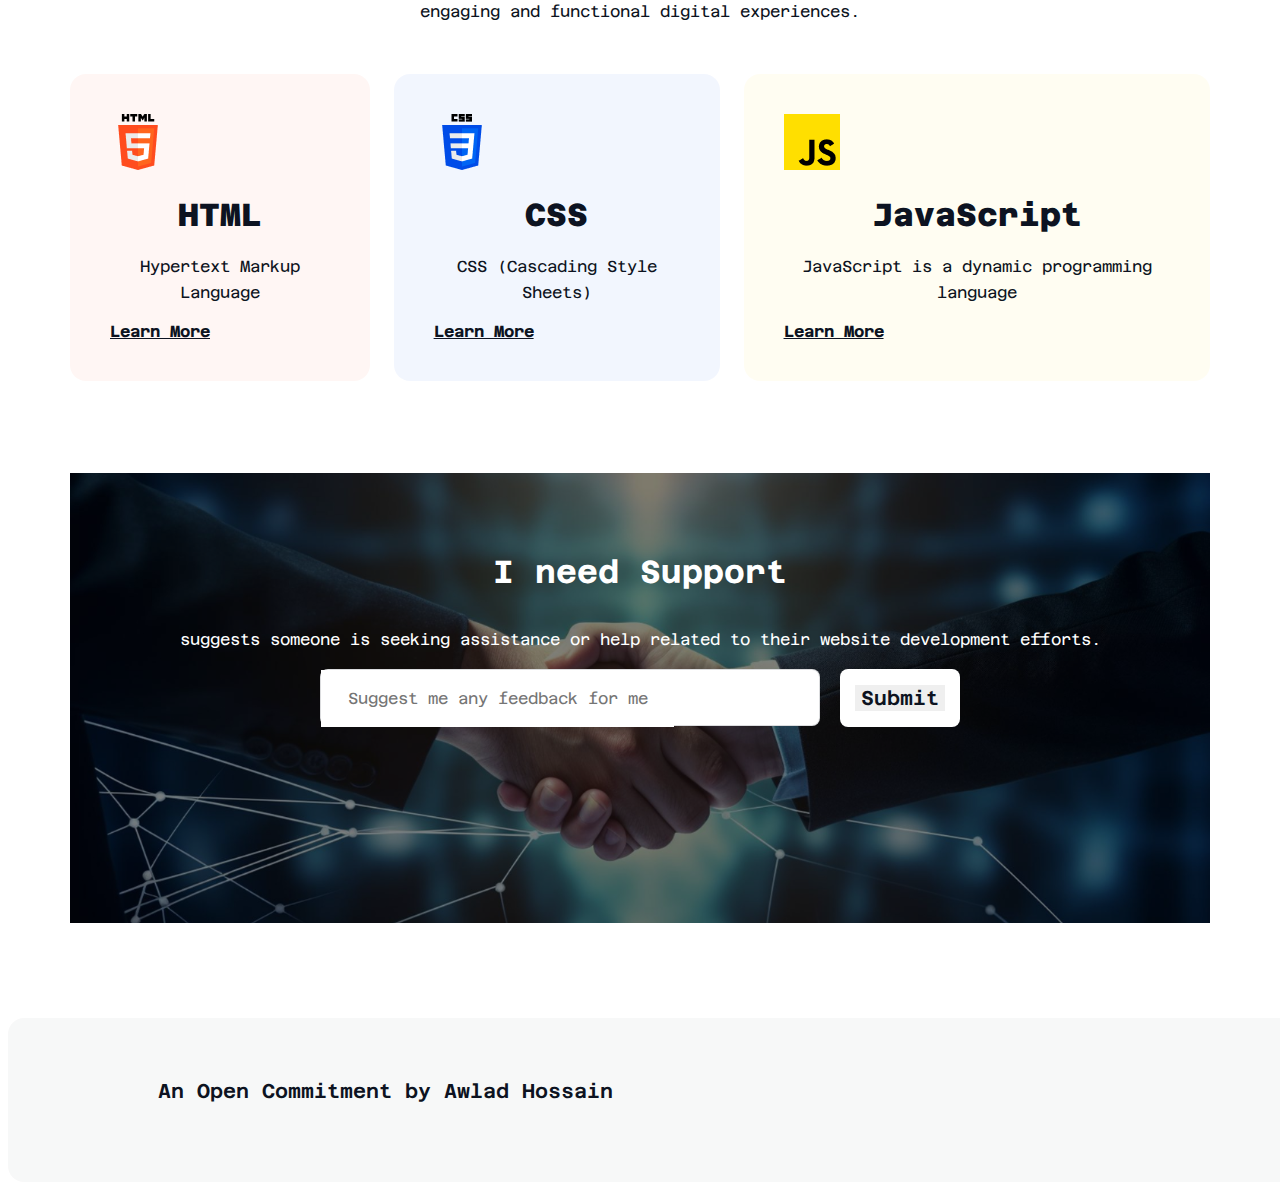
==== commit 8a1405d9: "all section added" ====
--- a/index.html
+++ b/index.html
@@ -156,10 +156,18 @@
 
     </main>
 
-    <footer >
-        
-
-
+    <footer>
+        <div class="footer-colum">
+            <p>An Open Commitment by Awlad Hossain</p>
+        </div>
+        <div class="footer-colum-1">
+            <div><a href="https://www.facebook.com/" target="_blank"><img src="assets/facebook.png" alt=""></a>
+                <a href="https://github.com/" target="_blank"><img src="assets/github.png" alt=""></a>
+                <a href="https://www.linkedin.com/" target="_blank"><img src="assets/linkedin-icon 1.png" alt=""></a></div>
+                
+           
+        </div>
+    
     </footer>
 </body>
 </html>--- a/style/style.css
+++ b/style/style.css
@@ -325,7 +325,6 @@
 .support{
     width: 1140px;
 height: 450px;
-border: 2px solid red;
 margin: 0 auto;
 margin-top: 95px;
 background-color: rgba(0,0,0,0.5);
@@ -426,4 +425,41 @@
 margin: 20px auto;
 border: none;
 }
-/* main section done */+/* main section done */
+/* footer */
+footer{
+    width: 1440px;
+height: 100px;
+margin: 0 auto;
+margin-top: 95px;
+border-radius: 16px;
+background: rgba(13, 19, 33, 0.03);;
+    display: flex;
+    justify-content: space-between;
+    padding: 32px 150px 32px 150px;
+}
+footer ul li{
+    list-style: none;
+    display: flex;
+    flex-direction:row;
+}
+.footer-colum-1{
+    display: flex;
+    width: 200px;
+    height: 36px;
+    flex-direction: column;
+    justify-content: space-around;
+    margin-top: 25PX;
+}
+.footer-colum P{
+    color: rgb(13, 19, 33);
+font-family: Azeret Mono;
+font-size: 20px;
+font-weight: 600;
+line-height: 23px;
+letter-spacing: 0%;
+text-align: center;
+margin: 0 auto;
+margin-top: 30px;
+}
+/* all clear */
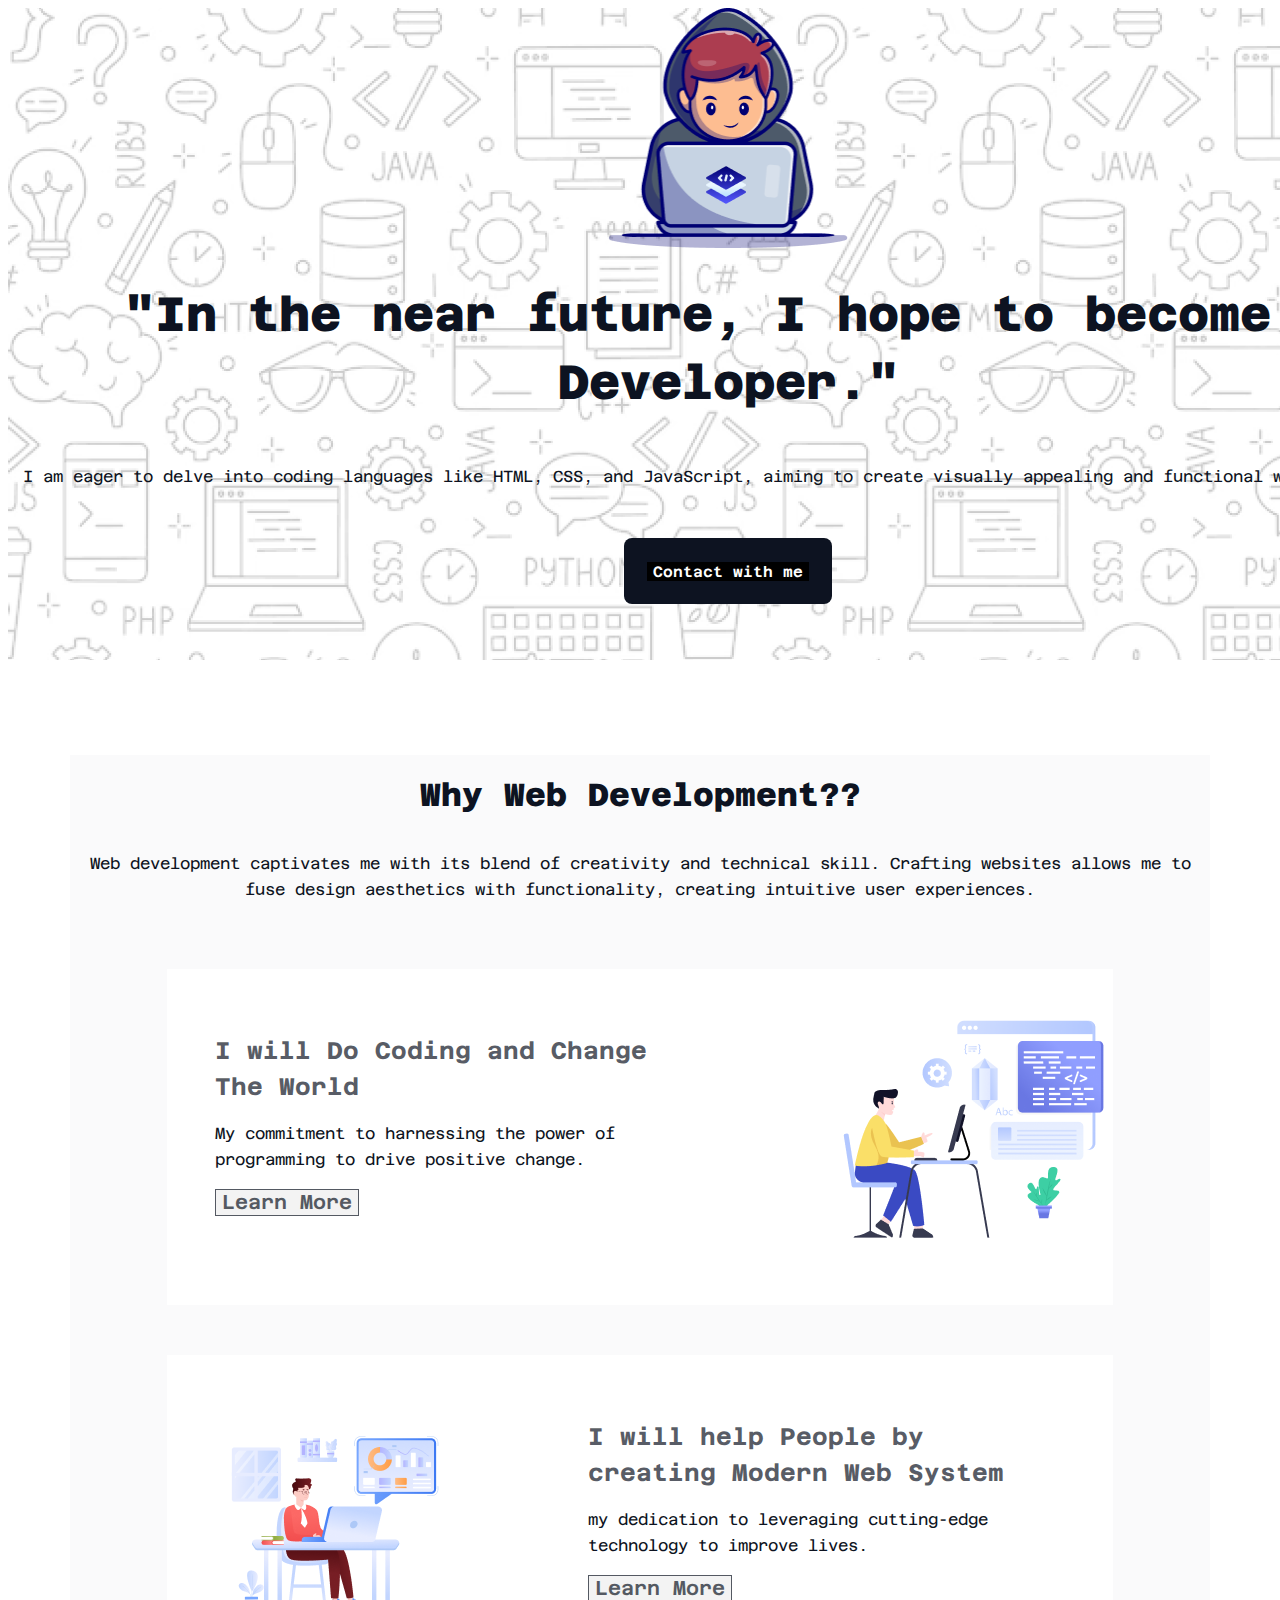
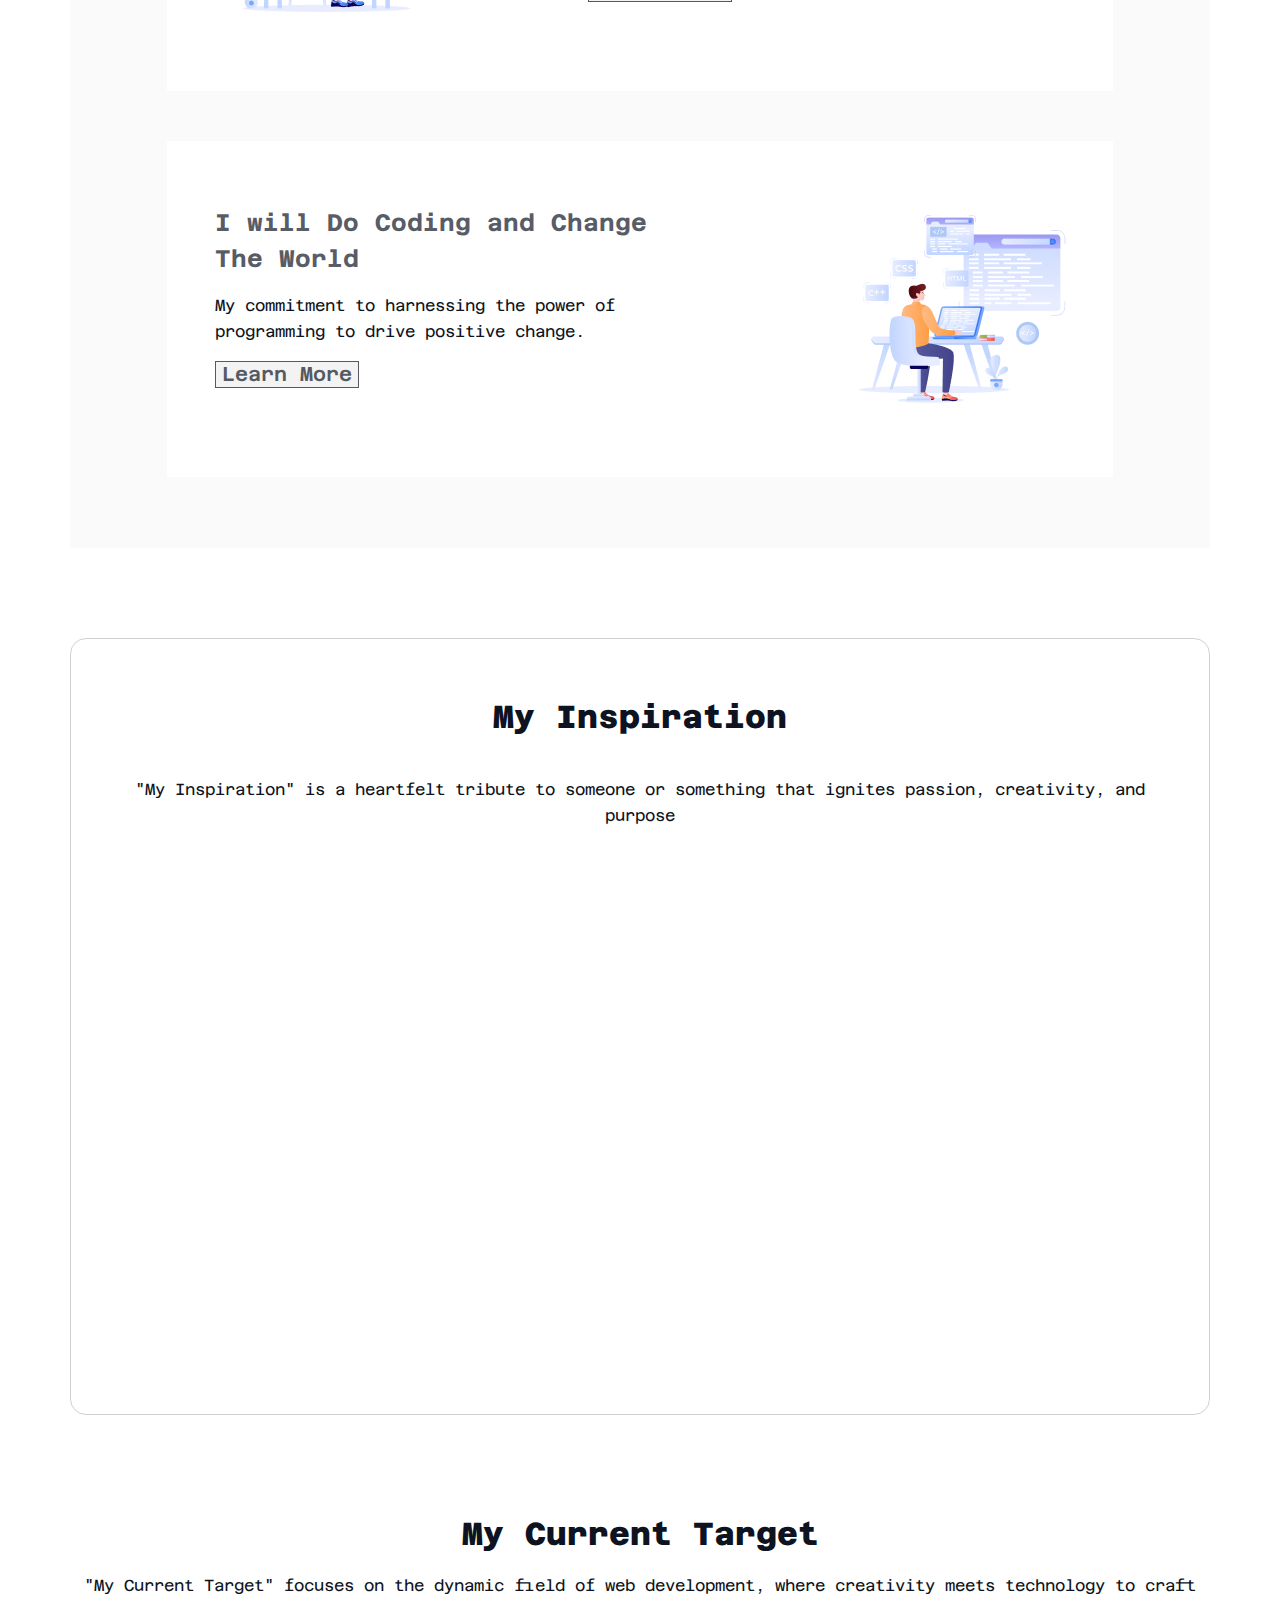
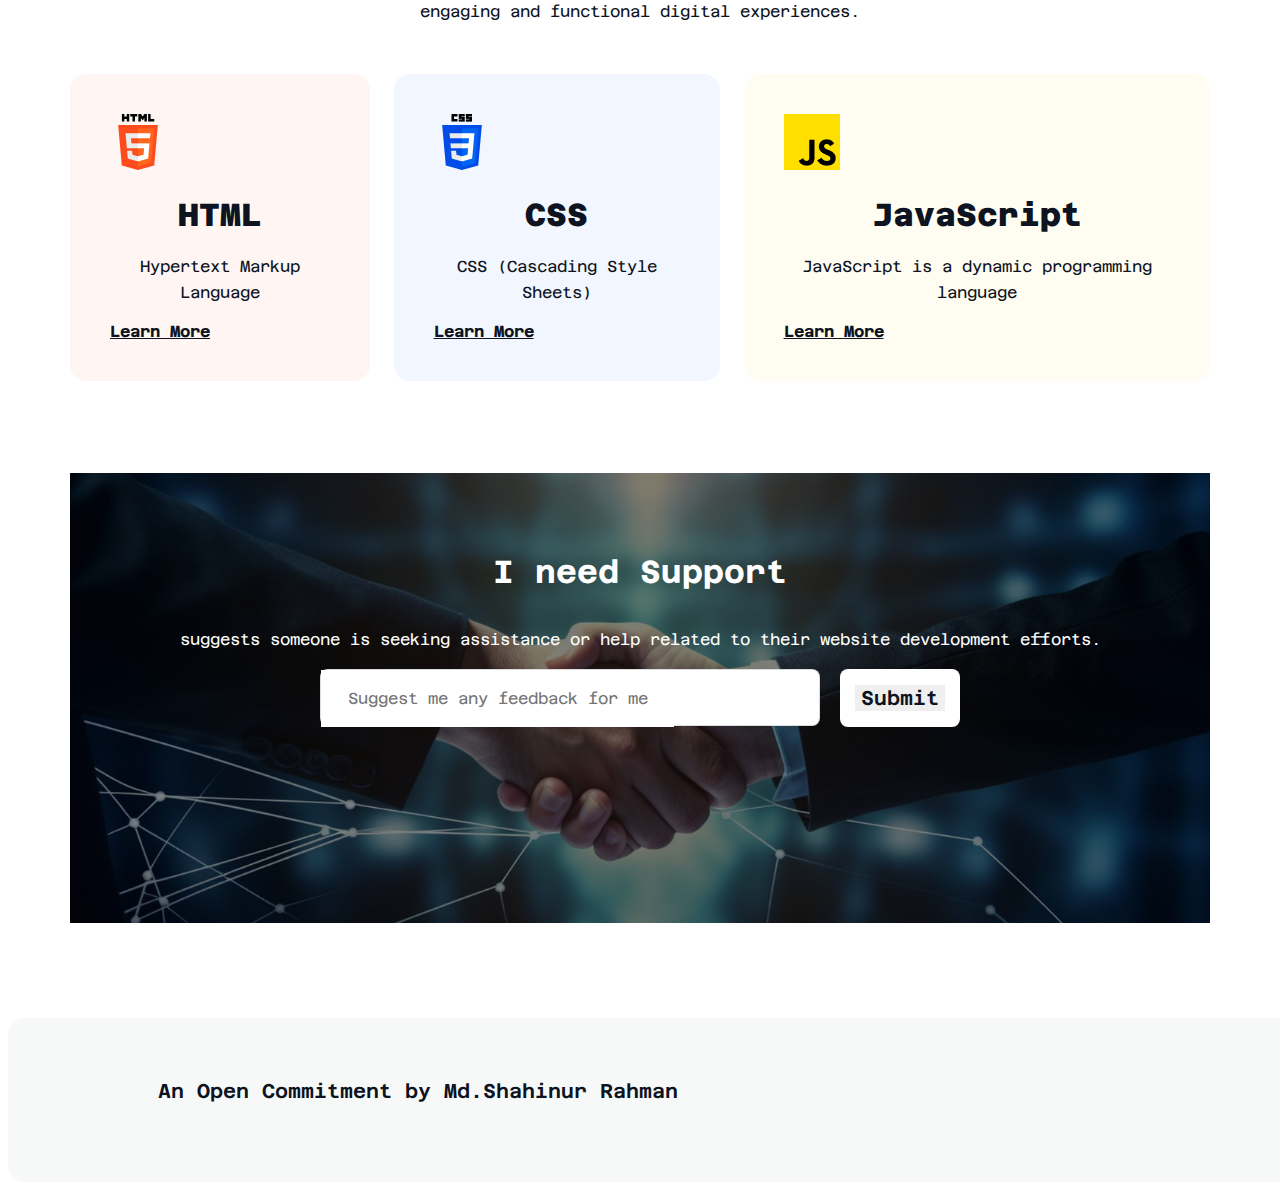
==== commit 8c1fa474: "check and resolve" ====
--- a/index.html
+++ b/index.html
@@ -158,7 +158,7 @@
 
     <footer>
         <div class="footer-colum">
-            <p>An Open Commitment by Awlad Hossain</p>
+            <p>An Open Commitment by Md.Shahinur Rahman</p>
         </div>
         <div class="footer-colum-1">
             <div><a href="https://www.facebook.com/" target="_blank"><img src="assets/facebook.png" alt=""></a>
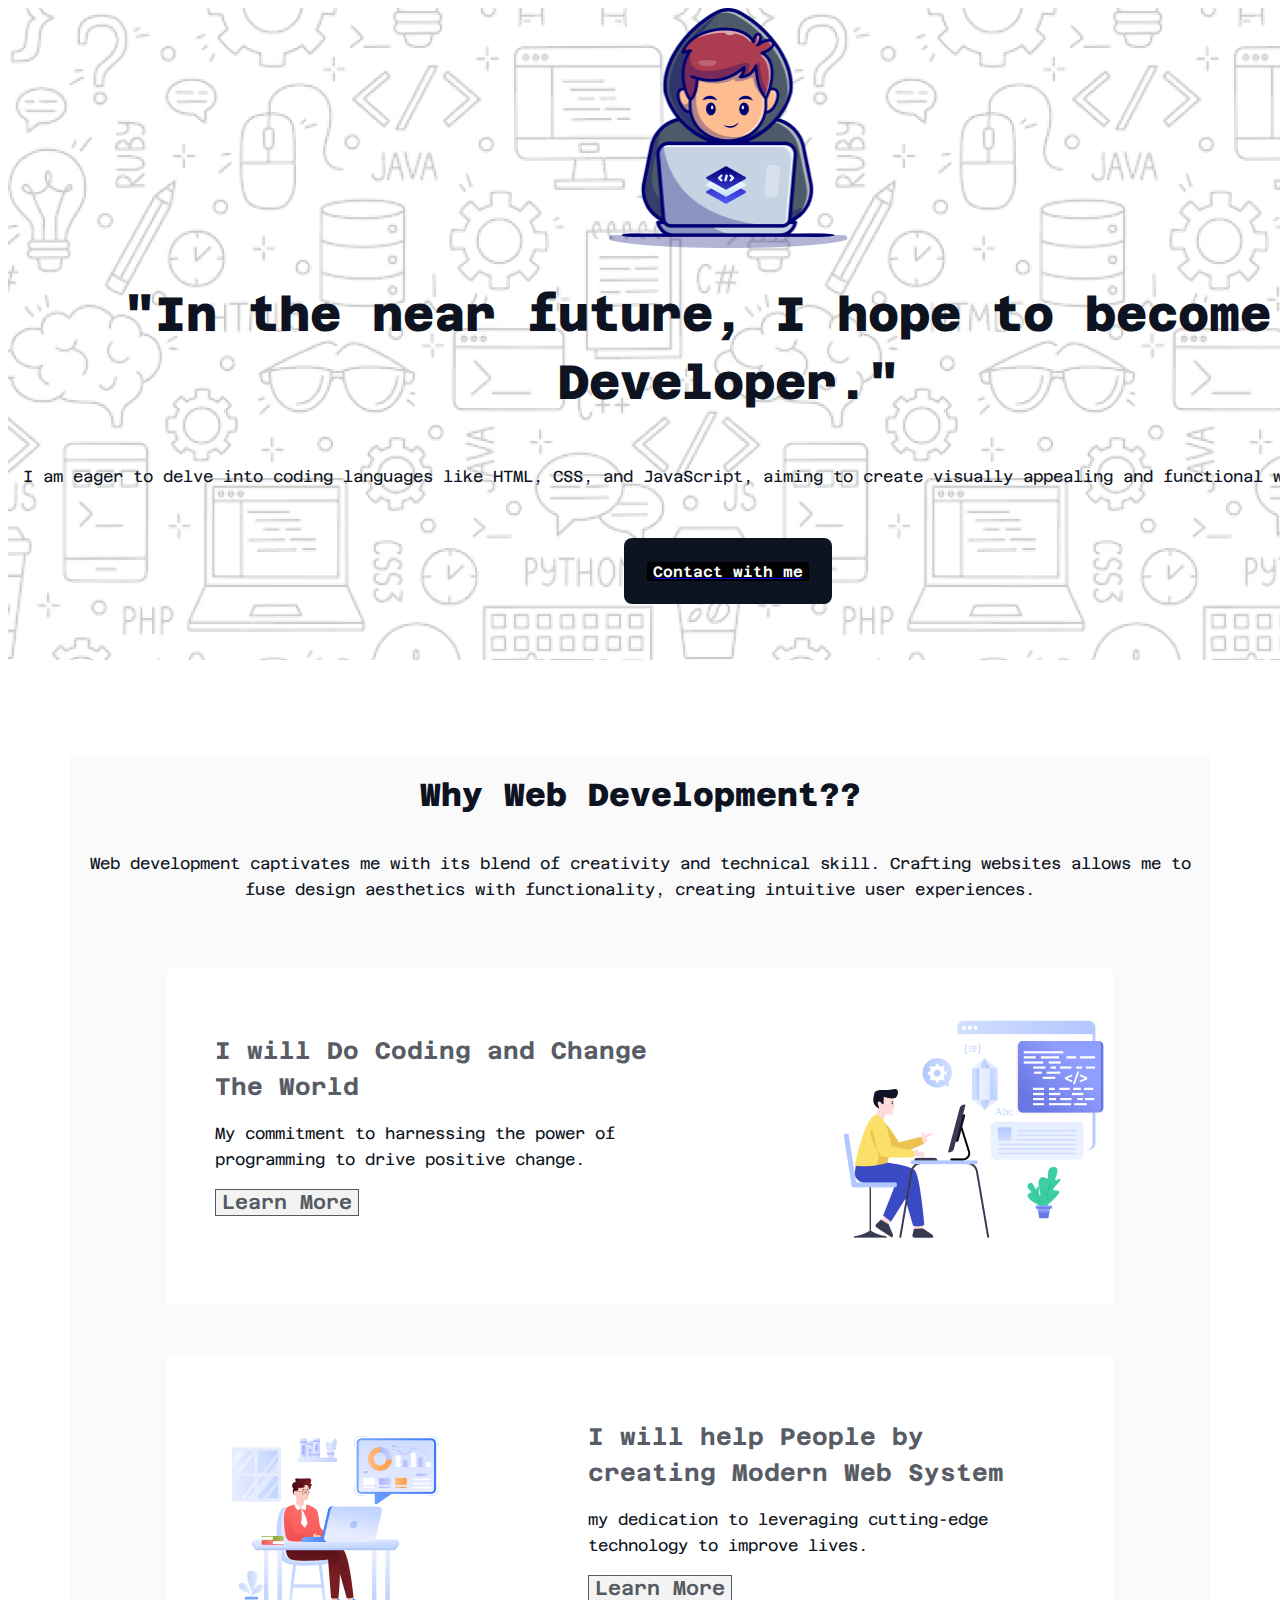
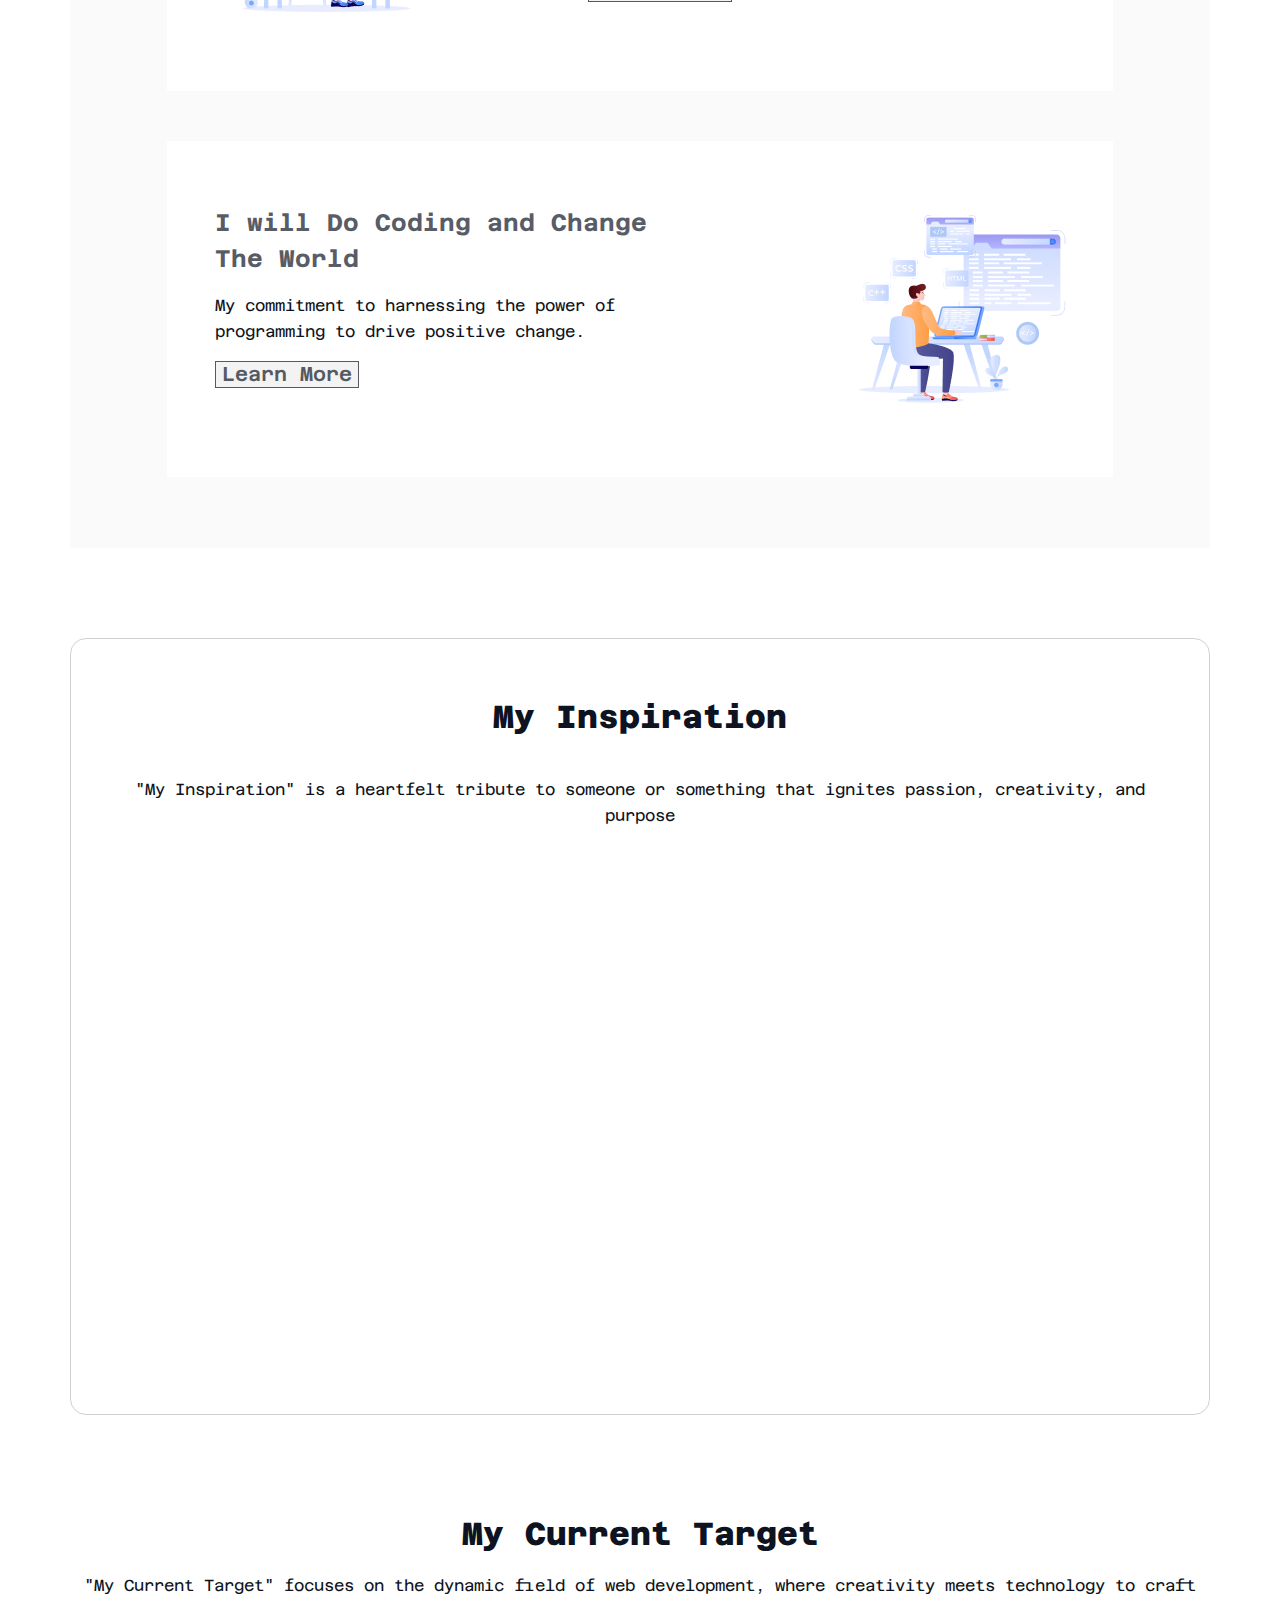
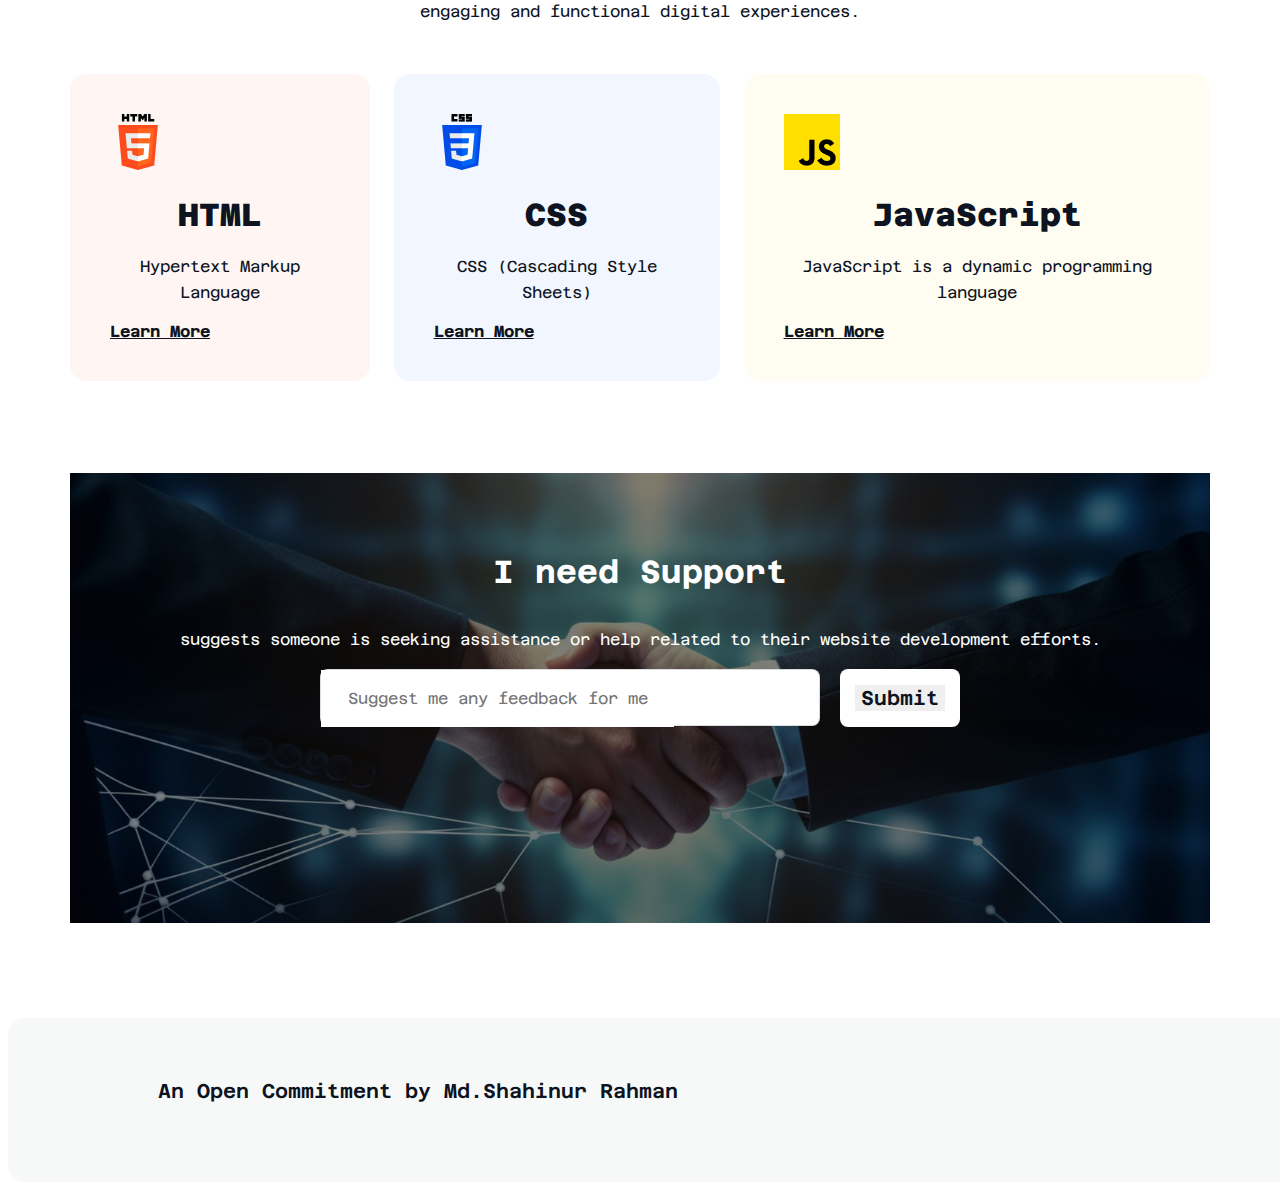
==== commit 443047cc: "challenge part added" ====
--- a/index.html
+++ b/index.html
@@ -19,9 +19,12 @@
                 <p>I am eager to delve into coding languages like HTML, CSS, and JavaScript, aiming to create visually appealing and functional web experiences.
 
                 </p>
-                <div class="primary-btn">
+                <nav>
+                    <a href="footer.html"><div class="primary-btn">
                     <button class="primary-btn-text">Contact with me</button>
-                </div>
+                </div></a>
+                </nav>
+                
             </div>
 
         </section>
